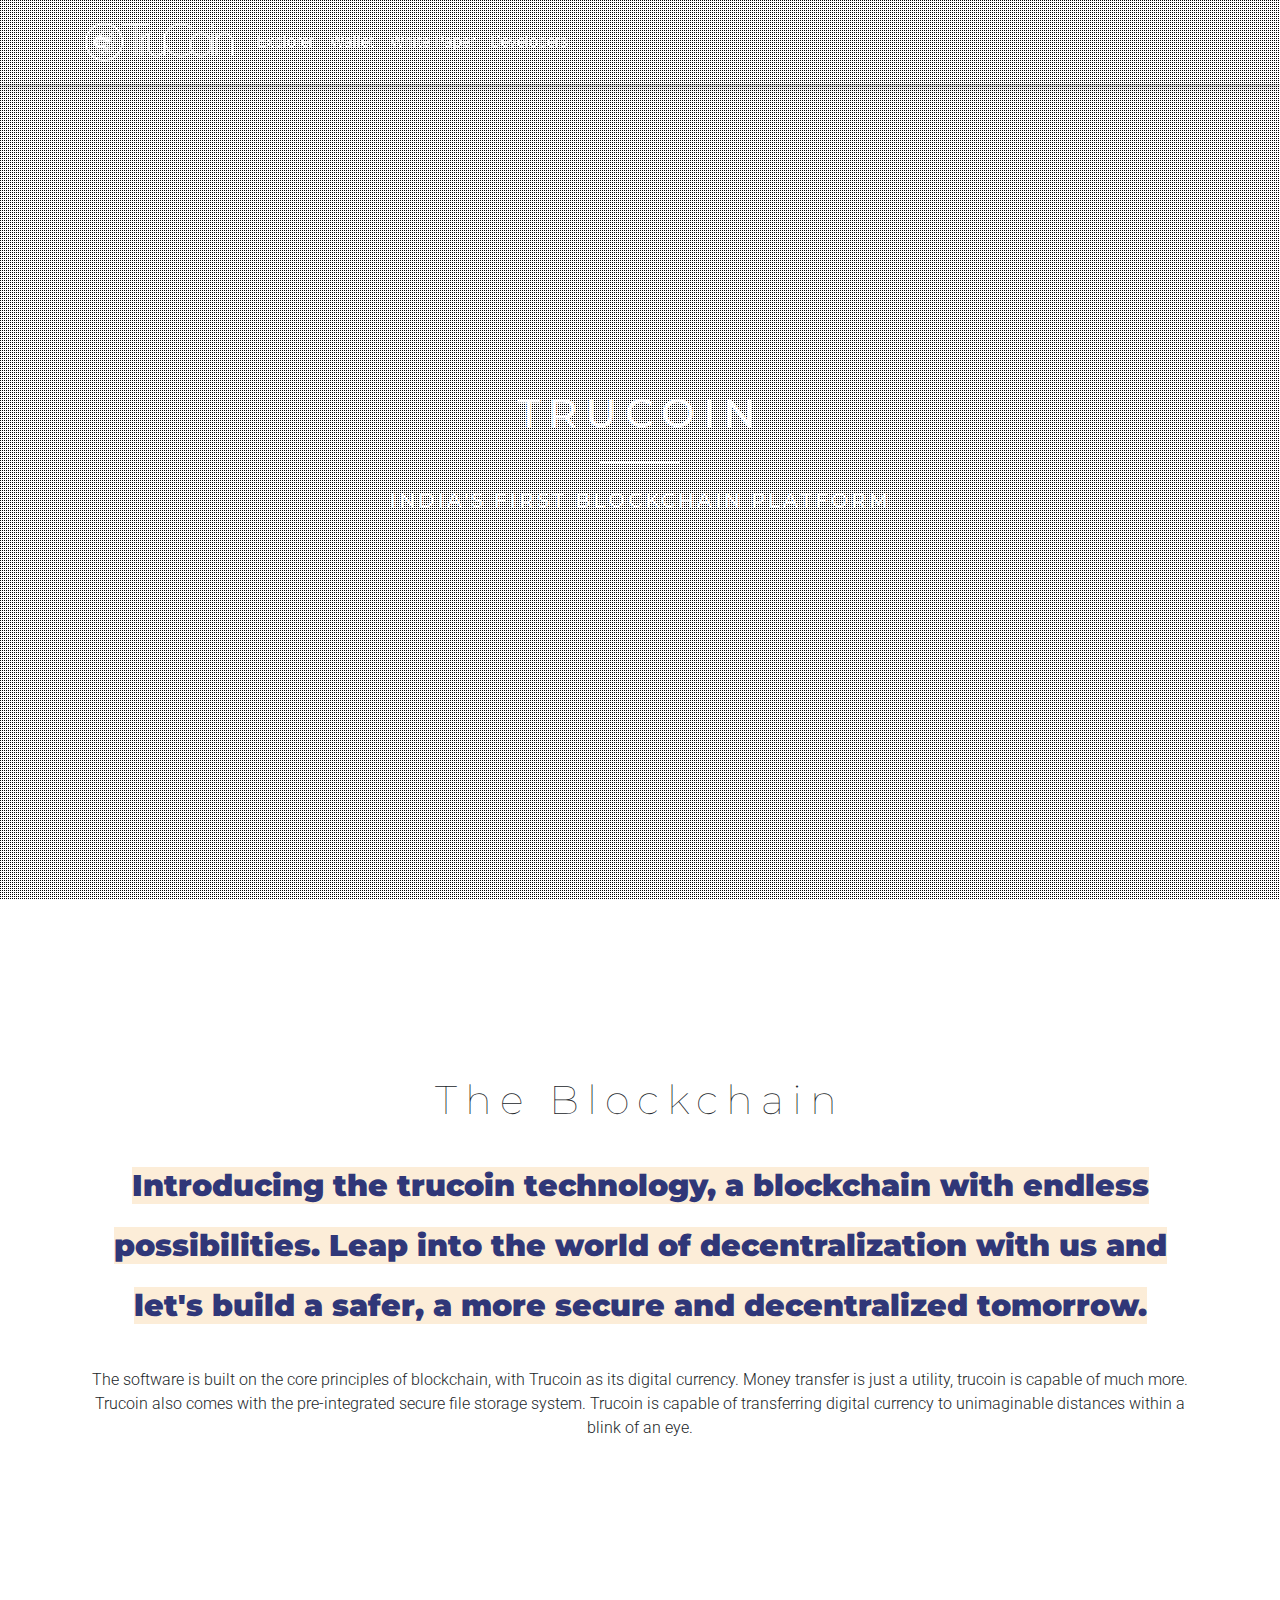
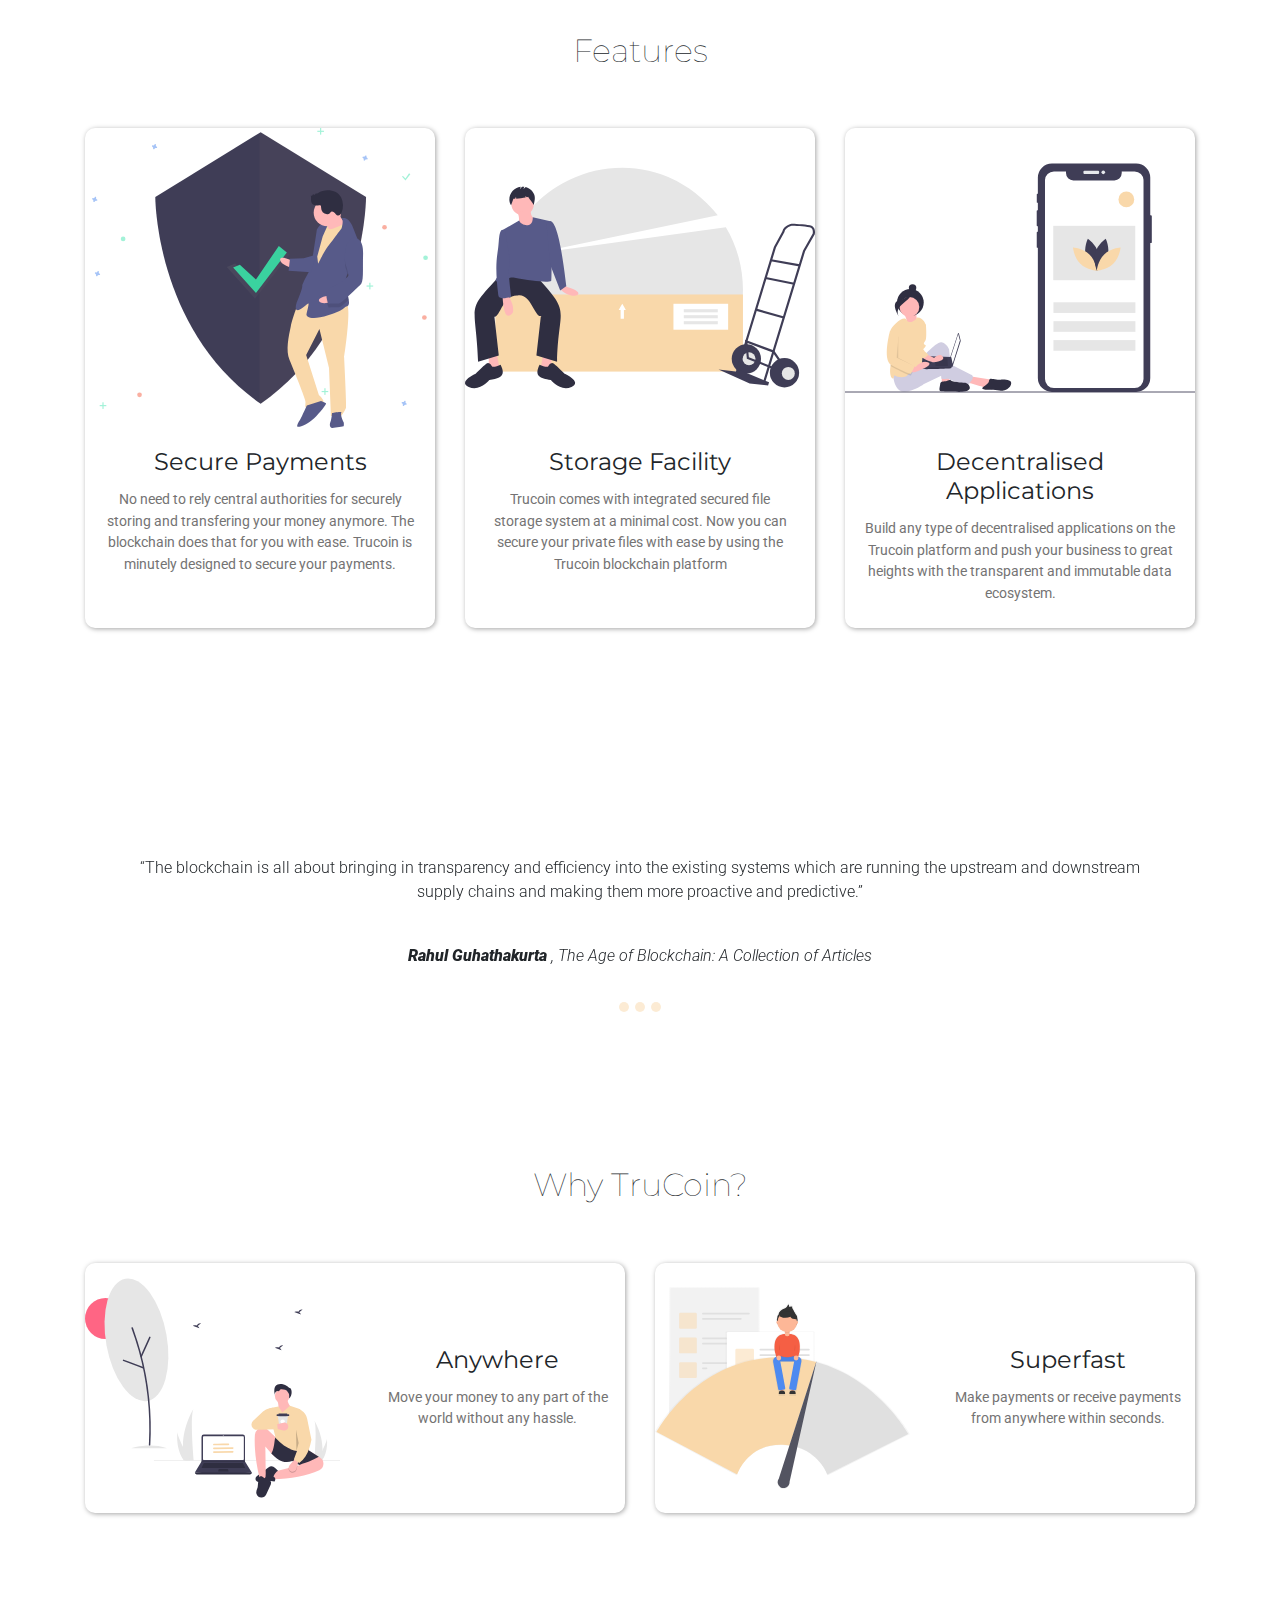
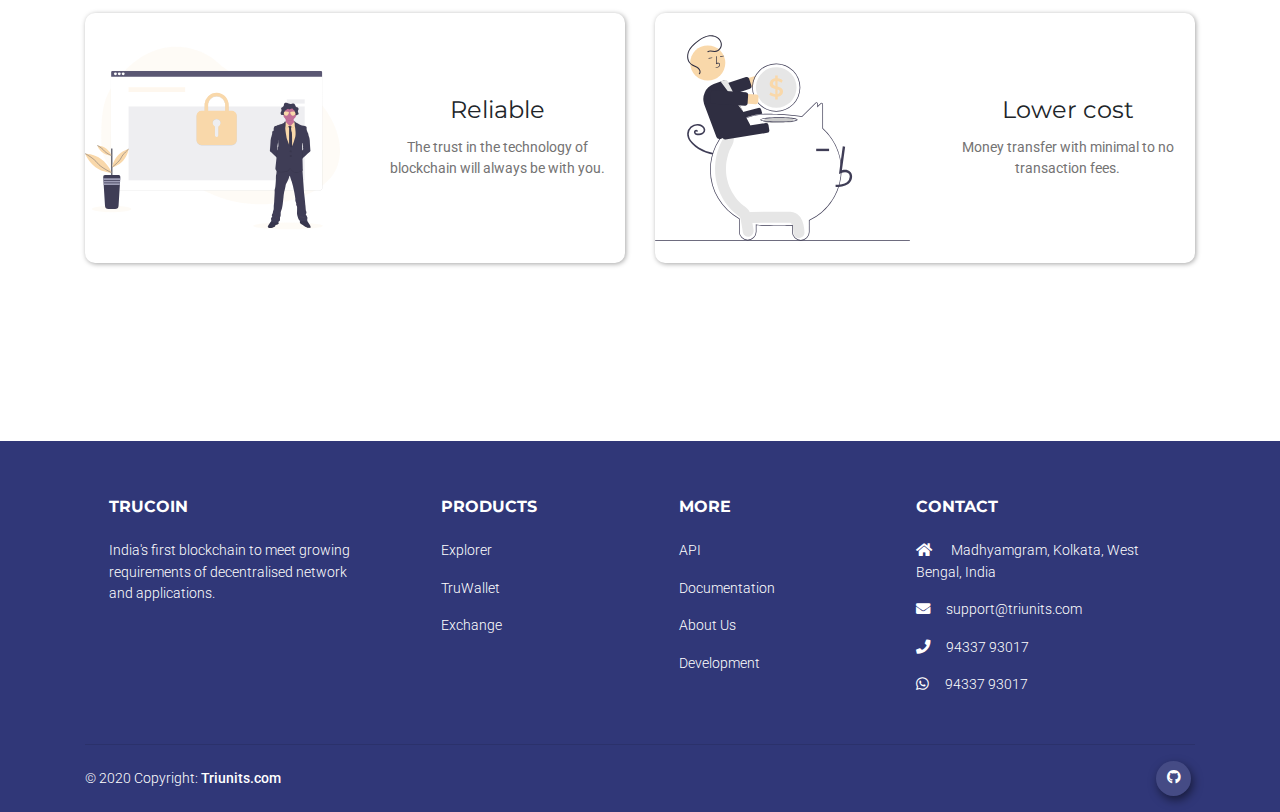
==== index.html @ 3465b100 "font-change-test-1" ====
<!DOCTYPE html>
<html lang="en">

<head>
  <meta charset="UTF-8">
  <meta name="viewport" content="width=device-width, initial-scale=1, shrink-to-fit=no">
  <meta http-equiv="x-ua-compatible" content="ie=edge">
  <title>TruCoin</title>
  <link rel="icon" type="image/png" href="img/logo-c2.png">
  <link href="https://fonts.googleapis.com/css2?family=Montserrat:ital,wght@0,300;0,400;1,300;1,400&display=swap" rel="stylesheet">
  <link href="https://db.onlinewebfonts.com/c/a53690a73d2d3412397f67599a920166?family=DualW00-300" rel="stylesheet" type="text/css"/>
  <!-- Font Awesome -->
  <link rel="stylesheet" href="https://use.fontawesome.com/releases/v5.11.2/css/all.css">
  <!-- Google Fonts Roboto -->
  <link rel="stylesheet" href="https://fonts.googleapis.com/css?family=Roboto:300,400,500,700&display=swap">
  <!-- Bootstrap core CSS -->
  <link rel="stylesheet" href="css/bootstrap.min.css">
  <!-- Material Design Bootstrap -->
  <link rel="stylesheet" href="css/mdb.min.css">
  <!-- Your custom styles (optional) -->
  <link rel="stylesheet" href="css/style.css">
  <style media="screen">

  .navbar:not(.top-nav-collapse) {
    background: transparent !important;
  }
  .navbar:not(.top-nav-collapse) a:hover{
    color: #FCEDD8  !important;
  }
/* #859453 */
  @media (max-width: 600px) {
    .navbar:not(.top-nav-collapse) {
      background: #303778 !important;
    }

  .navbar:not(.top-nav-collapse)  a:hover{
      color:#FCEDD8 !important;
    }
  }

  </style>
</head>


<body>
  <header>
    <!--Navbar-->
    <nav class="navbar navbar-expand-sm navbar-dark  fixed-top scrolling-navbar">
      <div class="container">
        <a class="navbar-brand" href="#">
<img style="max-height:50px !important" class="logo" src="img/tru-logo-f2.png" alt="TruCoin">
        </a>
        <button class="navbar-toggler" type="button" data-toggle="collapse" data-target="#navbarSupportedContent-7" aria-controls="navbarSupportedContent-7" aria-expanded="false" aria-label="Toggle navigation">
          <span class="navbar-toggler-icon"></span>
        </button>
        <div class="collapse navbar-collapse" id="navbarSupportedContent-7">
          <ul class="navbar-nav mr-auto">
            <li class="nav-item ">
              <a class="nav-link" href="#">Explorer <span class="sr-only">(current)</span></a>
            </li>
            <li class="nav-item">
              <a class="nav-link" href="#">Wallet</a>
            </li>
            <li class="nav-item">
              <a class="nav-link" href="White_paper.html">White Paper</a>
            </li>
            <li class="nav-item">
              <a class="nav-link" href="developer.html">Developers</a>
            </li>
          </ul>

        </div>
      </div>
    </nav>
    <!-- Navbar -->
    <!-- Full Page Intro -->
    <div class="view  video-container" >
      <video autoplay muted loop>
        <source src="img/video-2.mp4" type="video/mp4" />
    </video>
      <!-- Mask & flexbox options-->
      <div class="mask rgba-black-light pattern-1 flex-center align-items-center">
        <!-- Content -->
        <div class="container">
          <!--Grid row-->
          <div class="row">
            <!--Grid column-->
            <div class="push-d col-md-12 mb-4 white-text text-center">
              <h1 class="h1-reponsive white-text text-uppercase font-weight-bold mb-0 pt-md-5 pt-5 wow fadeInDown" data-wow-delay="0.3s"><strong  >TruCoin</strong></h1>
              <hr class="hr-light my-4 wow fadeInDown" data-wow-delay="0.4s">
              <h5 class="text-uppercase mb-4 white-text wow fadeInDown" data-wow-delay="0.4s"><strong>India's First Blockchain Platform</strong></h5>
            </div>
            <!--Grid column-->
          </div>
          <!--Grid row-->
        </div>
        <!-- Content -->
      </div>
      <!-- Mask & flexbox options-->
    </div>
    <!-- Full Page Intro -->
  </header>
  <!-- Main navigation -->
  <!--Main Layout-->
  <main>
    <div class="container">
      <!--Grid row-->
      <div class="row py-5">
        <!--Grid column-->
        <div class="sec col-md-12 text-center">
          <h1>
            The Blockchain
          </h1>
          <br>
          <h3 >
            <span class="highlight">
              Introducing the trucoin technology, a blockchain with endless possibilities. Leap into the world of decentralization with us and let's build a safer, a more secure and decentralized tomorrow.
            </span>
          </h3>
          <br>
          <p>
            The software is built on the core principles of blockchain, with Trucoin as its digital currency. Money transfer is just a utility, trucoin is capable of much more. Trucoin also comes with the pre-integrated secure file storage system. Trucoin is capable of transferring digital currency to unimaginable distances within a blink of an eye.
          </p>
          </div>
        <!--Grid column-->
      </div>
      <!--Grid row-->
    </div>
  </main>
  <!--Main Layout-->
  <!-- Card-deck-3 -->
  <section class="sec" style="margin-top: 0;">
    <h2 style="text-align:center">Features</h2>
    <div class="container">
      <div style="justify-content:center" class="row">
        <div class="col-lg-4">
          <!-- Card -->
          <div class=" card-hover rad-c card">

            <!-- Card image -->

            <div class="rad-t view overlay zoom">
              <img class="rad-t card-img-top" src="img/svg/secure.svg" alt="Card image cap">
              <a href="#!">
                <div class="mask rgba-stylish-strong"></div>
              </a>
            </div>

            <!-- Card content -->
            <div style="display:flex; flex-direction:column; align-items:center" class="cd-3 card-body">
              <!--Title-->
              <h4 style="text-align:center" class="card-title">Secure Payments</h4>
              <!--Text-->
              <p style="text-align:center" class="card-text">
                No need to rely central authorities for securely storing and transfering your money anymore. The blockchain does that for you with ease. Trucoin is minutely designed to secure your payments. 
              </p>
            </div>

          </div>
          <!-- Card -->
        </div>
        <div class="col-lg-4">
          <!-- Card -->
          <div class=" card-hover rad-c card">

            <!-- Card image -->

            <div class="rad-t view overlay zoom">
              <img class="rad-t card-img-top" src="img/svg/storage.svg" alt="Card image cap">
              <a href="#!">
                <div class="mask rgba-stylish-strong"></div>
              </a>
            </div>

            <!-- Card content -->
            <div style="display:flex; flex-direction:column; align-items:center" class="cd-3 card-body">
              <!--Title-->
              <h4 style="text-align:center" class="card-title"> Storage Facility </h4>
              <!--Text-->
              <p style="text-align:center" class="card-text">
                Trucoin comes with integrated secured file storage system at a minimal cost. Now you can secure your private files with ease by using the Trucoin blockchain platform 
              </p>
            </div>

          </div>
          <!-- Card -->
        </div>
        <div class="col-lg-4">
          <!-- Card -->
          <div class=" card-hover rad-c card">

            <!-- Card image -->

            <div class="rad-t view overlay zoom">
              <img class="rad-t card-img-top" src="img/svg/dev.svg" alt="Card image cap">
              <a href="#!">
                <div class="mask rgba-stylish-strong"></div>
              </a>
            </div>

            <!-- Card content -->
            <div style="display:flex; flex-direction:column; align-items:center" class="cd-3 card-body">
              <!--Title-->
              <h4 style="text-align:center" class="card-title">Decentralised Applications </h4>
              <!--Text-->
              <p style="text-align:center" class="card-text">Build any type of decentralised applications on the Trucoin platform and push your business to great heights with the transparent and immutable data ecosystem.</p>
              <!-- <button type="button" class="flex-center btn btn-md">Read more</button> -->
            </div>

          </div>
          <!-- Card -->
        </div>
      </div>
    </div>
    <!-- Card-deck-3 -->
    <section class="sec">
      <!--Carousel Wrapper-->
      <div style="margin:40px auto" id="carousel-example-1z" class="carousel slide" data-ride="carousel">
        <!--Indicators-->
        <ol class="carousel-indicators">
          <li class="ind " data-target="#carousel-example-1z" data-slide-to="0" class="active"></li>
          <li class="ind " data-target="#carousel-example-1z" data-slide-to="1"></li>
          <li class="ind " data-target="#carousel-example-1z" data-slide-to="2"></li>
        </ol>
        <!--/.Indicators-->
        <!--Slides-->
        <div class="carousel-inner" role="listbox">
          <!--First slide-->
          <div class="carousel-item active">
            <div class="car-i">
              <p>
                “The blockchain is all about bringing in transparency and efficiency into the existing systems which are running the upstream and downstream supply chains and making them more proactive and predictive.”
              </p>
              <br>
              <em>
                <span style="font-weight:900">Rahul Guhathakurta</span>
                  , The Age of Blockchain: A Collection of Articles
              </em>
            </div>
          </div>
          <!--/First slide-->
          <!--Second slide-->
          <div class="carousel-item ">
            <div class="car-i">
              <p>
                “Blockchain by itself isn't transformational, however it is foundational. As a foundational innovation, Blockchain's value can only be fully realized when the business process is transformed to take advantage of its capabilities, leading to ROI for existing business models and the ability to create value through new ones.”
              </p>
              <br>
              <em>
                <span style="font-weight:900">Tom Golway</span>
                  , Planning and Managing ATM Networks
              </em>
            </div>
          </div>
          <!--/Second slide-->
          <!--Third slide-->
          <div class="carousel-item ">
            <div class="car-i">
              <p>
                “Incorporating cryptocurrency in the traditional centralized financial system not only speeds up transactions exponentially, but also it makes the system more user-friendly, whereas in a decentralized system cryptocurrency will only breed insecurity and chaos, due to the utter absence of liability.”
              </p>
              <br>

              <em>
                <span style="font-weight:900">Abhijit Naskar</span>
                , The Gospel of Technology
              </em>
            </div>
          </div>
          <!--/Third slide-->
        </div>
        <!--/.Slides-->
        <!--Controls-->
        <a class="carousel-control-prev" href="#carousel-example-1z" role="button" data-slide="prev">
          <span style="color:black" class="carousel-control-prev-icon" aria-hidden="true"></span>
          <span class="sr-only">Previous</span>
        </a>
        <a class="carousel-control-next" href="#carousel-example-1z" role="button" data-slide="next">
          <span class="carousel-control-next-icon" aria-hidden="true"></span>
          <span class="sr-only">Next</span>
        </a>
        <!--/.Controls-->
      </div>
      <!--/.Carousel Wrapper-->
    </section>

  </section>
  <section class="sec">
    <h2 style="text-align:center">Why TruCoin?</h2>
    <!-- Card-deck-4 -->
    <div class="container">
      <div style="justify-content:center" class="row">
        <div class="col-sm-6">
          <div class="card-hover rad-c card ">
            <div class="row">
              <div class="col-sm-6">
                <!-- Card -->
                <div class="rad-i view overlay zoom ">
                  <img class="rad-i card-img-top" src="img/svg/anywhere.svg" alt="Card image cap">
                  <a href="#!">
                    <div class="mask rgba-stylish-strong"></div>
                  </a>
                </div>
              </div>
              <div style="display:flex; flex-direction:column; align-items:center; justify-content:center" class="col-sm-6 card-body">
                  <!--Title-->
                  <h4 style="text-align:center" class="card-title">Anywhere</h4>
                  <!--Text-->
                  <p style="text-align:center" class="card-text">Move your money to any part of the world without any hassle.</p>
              </div>
            </div>
          </div>
          <!-- Card -->
        </div>
        <div class="col-sm-6">
          <div class="card-hover rad-c card ">
            <div class="row">
              <div class="col-sm-6">
                <!-- Card -->
                <div class="rad-i view overlay zoom ">
                  <img class="rad-i card-img-top" src="img/svg/superfast.svg" alt="Card image cap">
                  <a href="#!">
                    <div class="mask rgba-stylish-strong"></div>
                  </a>
                </div>
              </div>
              <div style="display:flex; flex-direction:column; align-items:center; justify-content:center" class="col-sm-6 card-body">
                <!--Title-->
                  <h4 style="text-align:center" class="card-title">Superfast</h4>
                  <!--Text-->
                  <p style="text-align:center" class="card-text">Make payments or receive payments from anywhere within seconds.
                    </p>
              </div>
            </div>
          </div>
          <!-- Card -->
        </div>
        <div class="col-sm-6">
          <div class="card-hover rad-c card ">
            <div class="row">
              <div class="col-sm-6">
                <!-- Card -->
                <div class="rad-i view overlay zoom">
                  <img class="rad-i card-img-top" src="img/svg/reliable.svg" alt="Card image cap">
                  <a href="#!">
                    <div class="mask rgba-stylish-strong"></div>
                  </a>
                </div>
              </div>
              <div style="display:flex; flex-direction:column; align-items:center; justify-content:center" class="col-sm-6 card-body">
                  <!--Title-->
                  <h4 style="text-align:center" class="card-title">Reliable</h4>
                  <!--Text-->
                  <p style="text-align:center" class="card-text"> The trust in the technology of blockchain will always be with you.
                    </p>
              </div>
            </div>
          </div>
          <!-- Card -->
        </div>
        <div class="col-sm-6">
          <div class="card-hover rad-c card ">
            <div class="row">
              <div class="col-sm-6">
                <!-- Card -->
                <div class="rad-i view overlay zoom">
                  <img class="rad-i card-img-top" src="img/svg/low-cost.svg" alt="Card image cap">
                  <a href="#!">
                    <div class="mask rgba-stylish-strong"></div>
                  </a>
                </div>
              </div>
              <div style="display:flex; flex-direction:column; align-items:center; justify-content:center" class="col-sm-6 card-body">

                  <!--Title-->
                  <h4 style="text-align:center" class="card-title">Lower cost</h4>
                  <!--Text-->
                  <p style="text-align:center" class="card-text"> Money transfer with minimal to no transaction fees.
                  </p>
              </div>
            </div>
          </div>
          <!-- Card -->
        </div>
      </div>
    </div>
    <!-- Card-deck-4 -->

  </section>



  <!-- Footer -->
  <footer style="margin-top:20px;" class="page-footer font-small mdb-color pt-4">

    <!-- Footer Links -->
    <div class="container text-center text-md-left">

      <!-- Footer links -->
      <div class="row text-center text-md-left mt-3 pb-3">

        <!-- Grid column -->
        <div class="col-md-3 col-lg-3 col-xl-3 mx-auto mt-3">
          <h6 class="text-uppercase mb-4 font-weight-bold">Trucoin</h6>
          <p>India's first blockchain to meet growing requirements of decentralised network and applications.</p>
        </div>
        <!-- Grid column -->

        <hr class="w-100 clearfix d-md-none">

        <!-- Grid column -->
        <div class="col-md-2 col-lg-2 col-xl-2 mx-auto mt-3">
          <h6 class="text-uppercase mb-4 font-weight-bold">Products</h6>
          <p>
            <a href="#!">Explorer</a>
          </p>
          <p>
            <a href="#!">TruWallet</a>
          </p>
          <p>
            <a href="#!">Exchange</a>
          </p>
         
        </div>
        <!-- Grid column -->

        <hr class="w-100 clearfix d-md-none">

        <!-- Grid column -->
        <div class="col-md-3 col-lg-2 col-xl-2 mx-auto mt-3">
          <h6 class="text-uppercase mb-4 font-weight-bold">More</h6>
          <p>
            <a href="#!">API</a>
          </p>
          <p>
            <a href="#!">Documentation</a>
          </p>
          <p>
            <a href="#!">About Us</a>
          </p>
          <p>
            <a href="#!">Development</a>
          </p>
        </div>

        <!-- Grid column -->
        <hr class="w-100 clearfix d-md-none">

        <!-- Grid column -->
        <div class=" col-md-4 col-lg-3 col-xl-3 mx-auto mt-3">
          <h6 class="text-uppercase mb-4 font-weight-bold">Contact</h6>
          <p>
            <i class="fas fa-home mr-3"></i> Madhyamgram, Kolkata, West Bengal, India</p>
          <p>
            <i class="fas fa-envelope mr-3"></i>support@triunits.com</p>
          <p>
            <i class="fas fa-phone mr-3"></i>94337 93017</p>
          <p>
            <i class="fab fa-whatsapp mr-3"></i>94337 93017</p>
        </div>
        <!-- Grid column -->

      </div>
      <!-- Footer links -->

      <hr>

      <!-- Grid row -->
      <div class="row d-flex align-items-center">

        <!-- Grid column -->
        <div class="col-md-7 col-lg-8">

          <!--Copyright-->
          <p class="text-center text-md-left">© 2020 Copyright:
            <a href="https://triunits.com/">
              <strong> Triunits.com</strong>
            </a>
          </p>

        </div>
        <!-- Grid column -->

        <!-- Grid column -->
        <div class="col-md-5 col-lg-4 ml-lg-0">

          <!-- Social buttons -->
          <div class="text-center text-md-right">
            <ul class="list-unstyled list-inline">
              
              <li class="list-inline-item">
                <a href="https://github.com/dotscoin/dotscoin-website" class="b-r btn-floating btn-sm rgba-white-slight mx-1">
                  <i class="fab fa-github"></i>
                </a>
              </li>
             
            </ul>
          </div>
        </div>
        <!-- Grid column -->

      </div>
      <!-- Grid row -->

    </div>
    <!-- Footer Links -->

  </footer>
  <!-- Footer -->


  <!-- jQuery -->
  <script type="text/javascript" src="js/jquery.min.js"></script>
  <!-- Bootstrap tooltips -->
  <script type="text/javascript" src="js/popper.min.js"></script>
  <!-- Bootstrap core JavaScript -->
  <script type="text/javascript" src="js/bootstrap.min.js"></script>
  <!-- MDB core JavaScript -->
  <script type="text/javascript" src="js/mdb.min.js"></script>
  <!-- Your custom scripts (optional) -->
  <script type="text/javascript" src="js/index.js"></script>

</body>

</html>
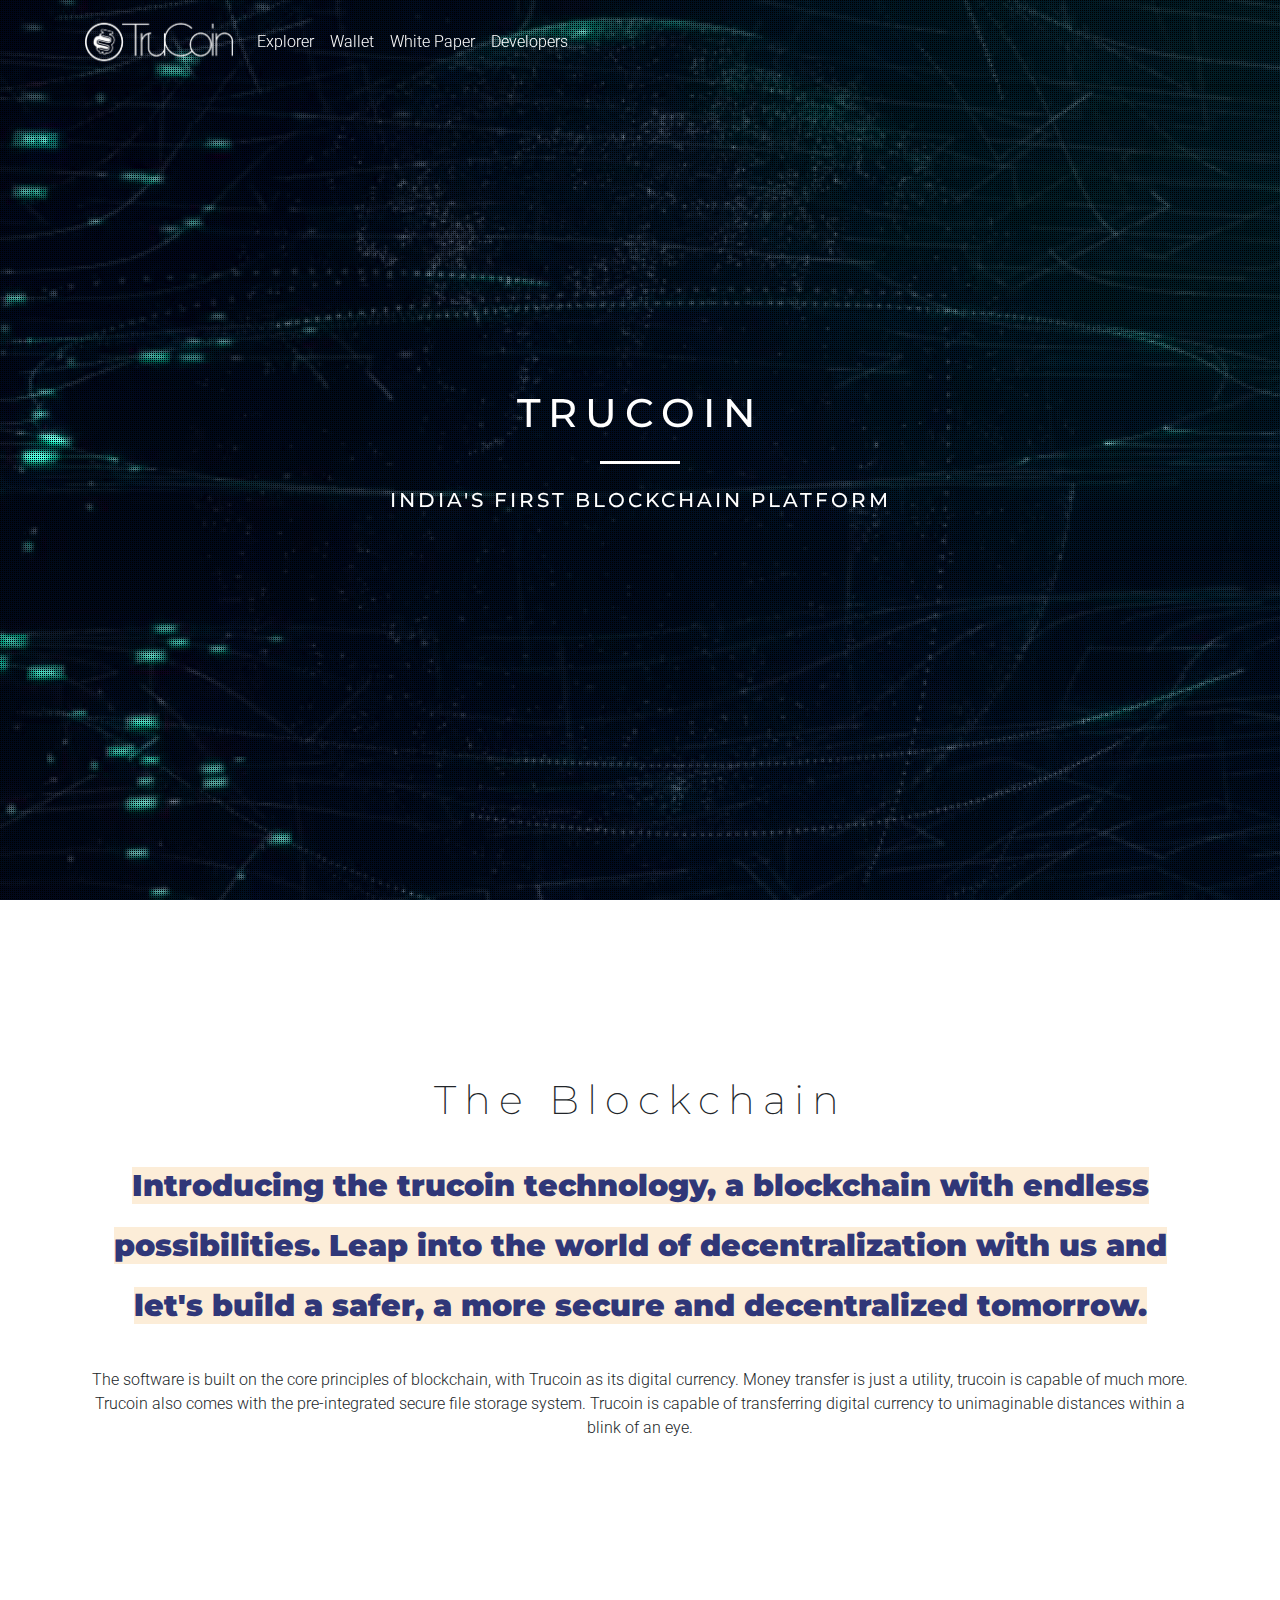
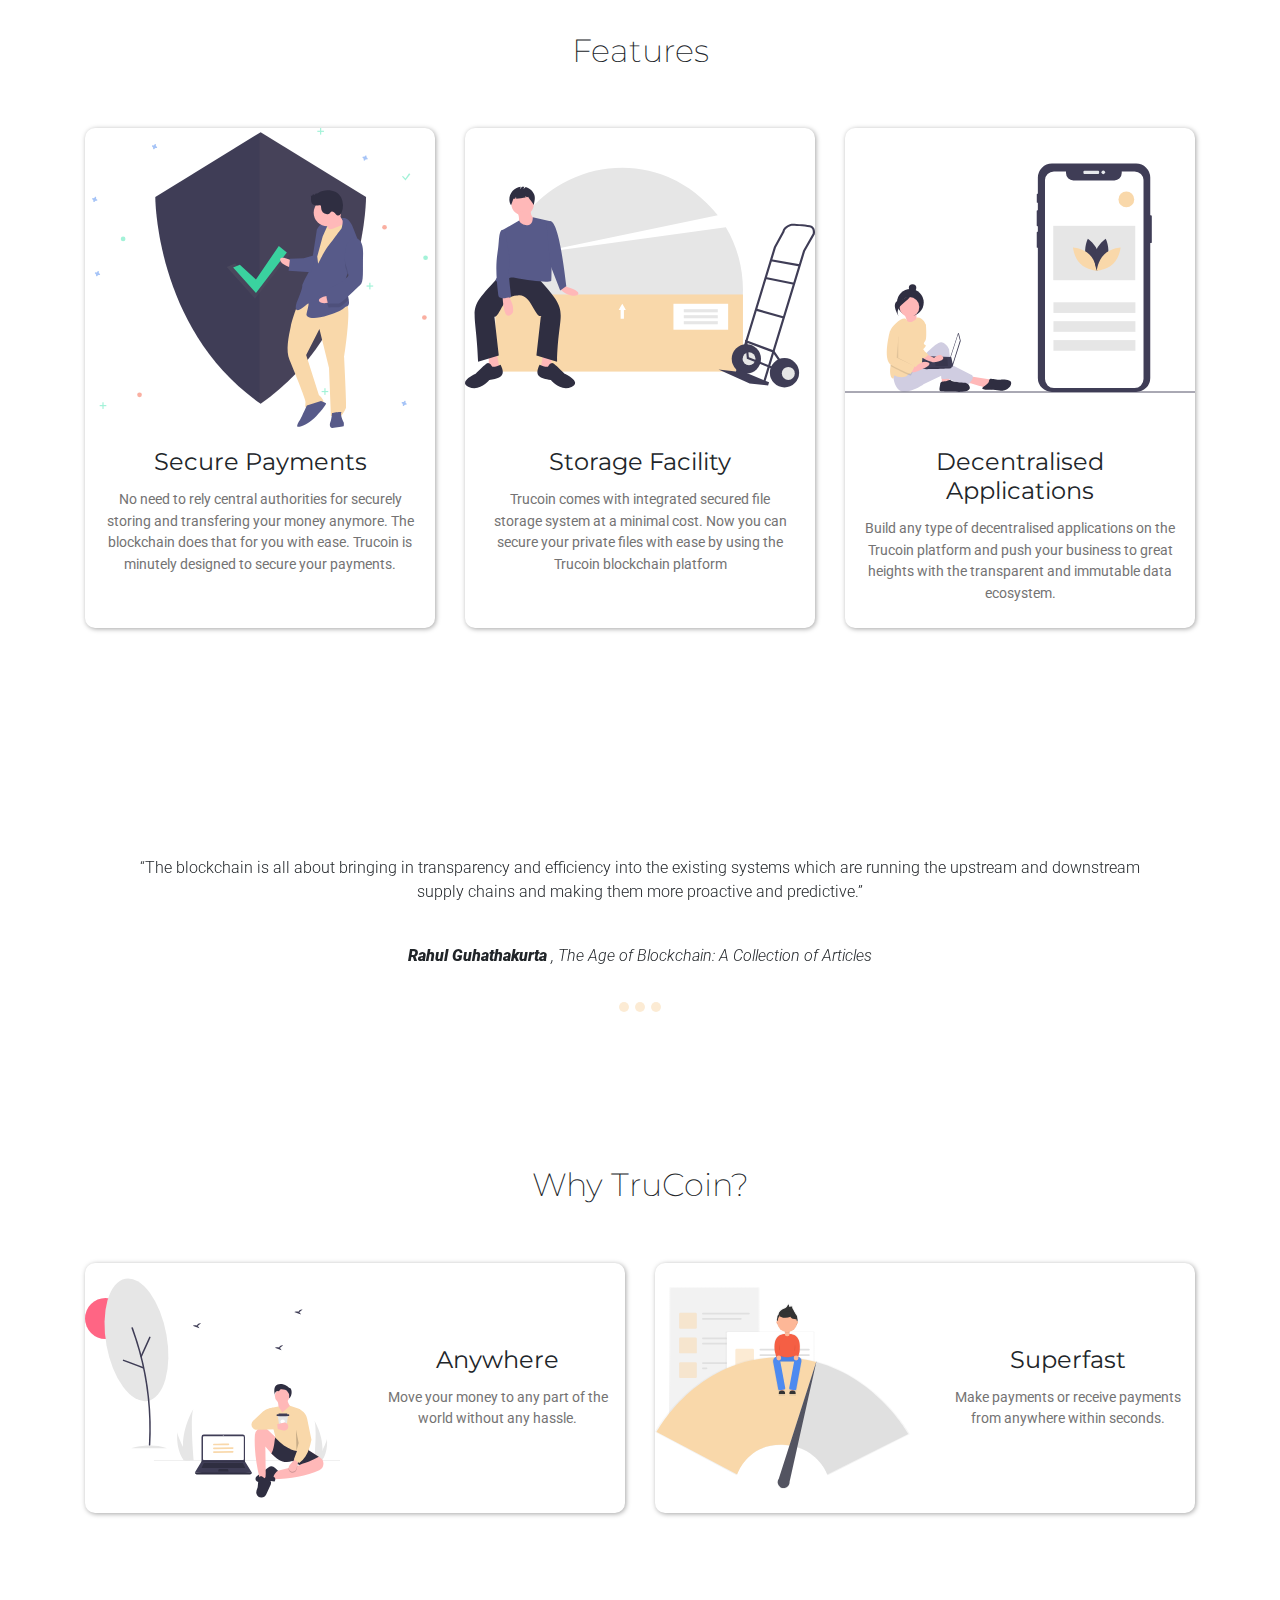
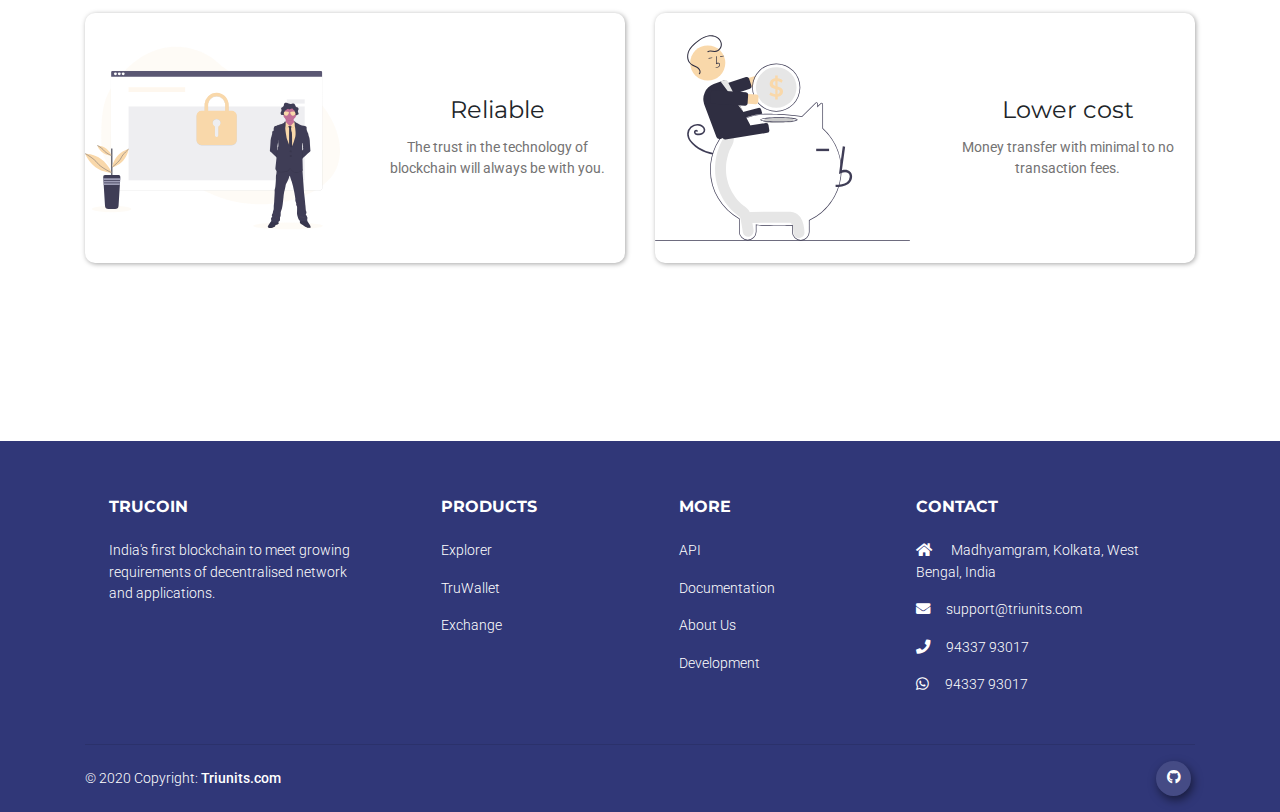
==== commit 444b6907: "video-changed" ====
--- a/index.html
+++ b/index.html
@@ -76,7 +76,7 @@
     <!-- Full Page Intro -->
     <div class="view  video-container" >
       <video autoplay muted loop>
-        <source src="img/video-2.mp4" type="video/mp4" />
+        <source src="img/video.mp4" type="video/mp4" />
     </video>
       <!-- Mask & flexbox options-->
       <div class="mask rgba-black-light pattern-1 flex-center align-items-center">
--- a/css/style.css
+++ b/css/style.css
@@ -1,4 +1,4 @@
-@import url('https://fonts.googleapis.com/css2?family=Montserrat:ital,wght@wght@0,200;0,300;0,400;1,300;1,400&display=swap');
+@import url('https://fonts.googleapis.com/css2?family=Montserrat:ital,wght@0,300;0,400;1,300;1,400&display=swap');
 @import url('https://db.onlinewebfonts.com/c/a53690a73d2d3412397f67599a920166?family=DualW00-300');
 
 
@@ -12,7 +12,7 @@
 
 h1,h2,h3,h4,h4,h5,h6 {
   font-family: 'Montserrat', sans-serif;
-  font-weight: lighter;
+  font-weight: 200;
 }
 /* .video-container {
     height: 100%;
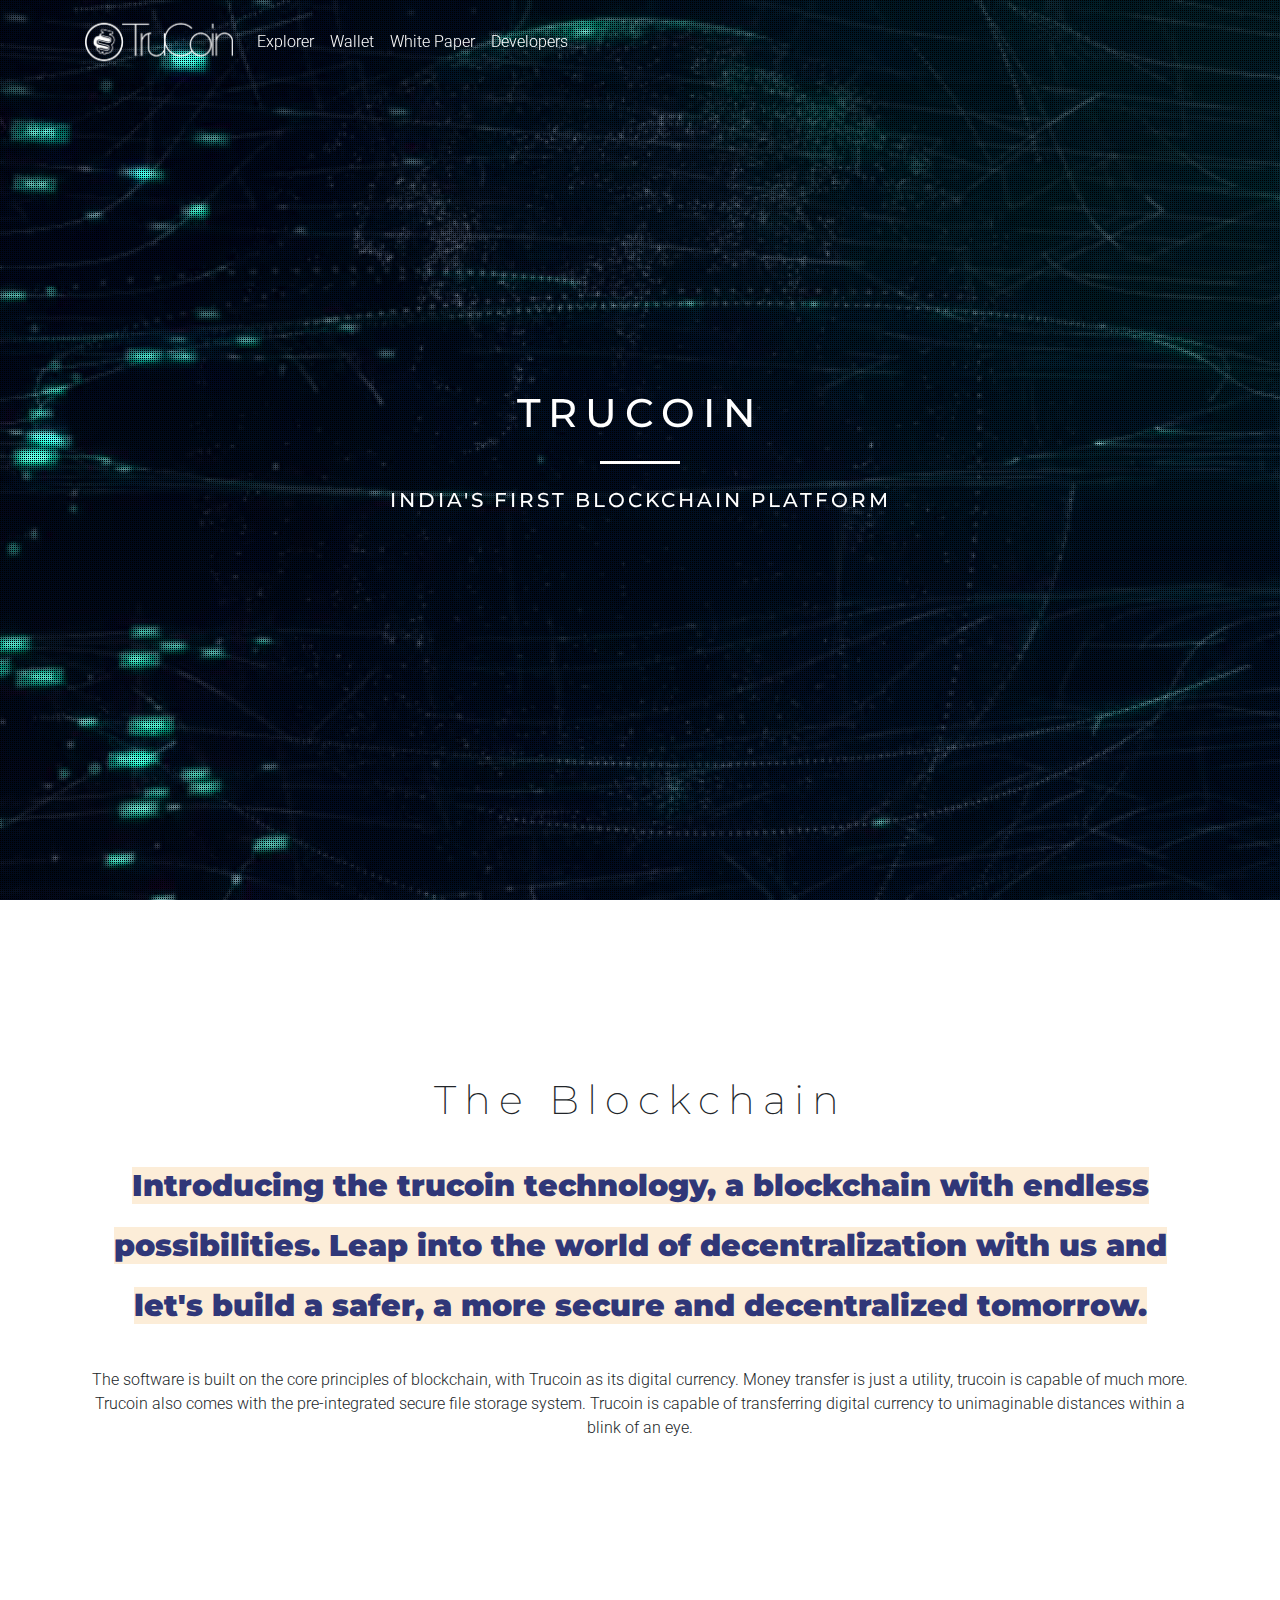
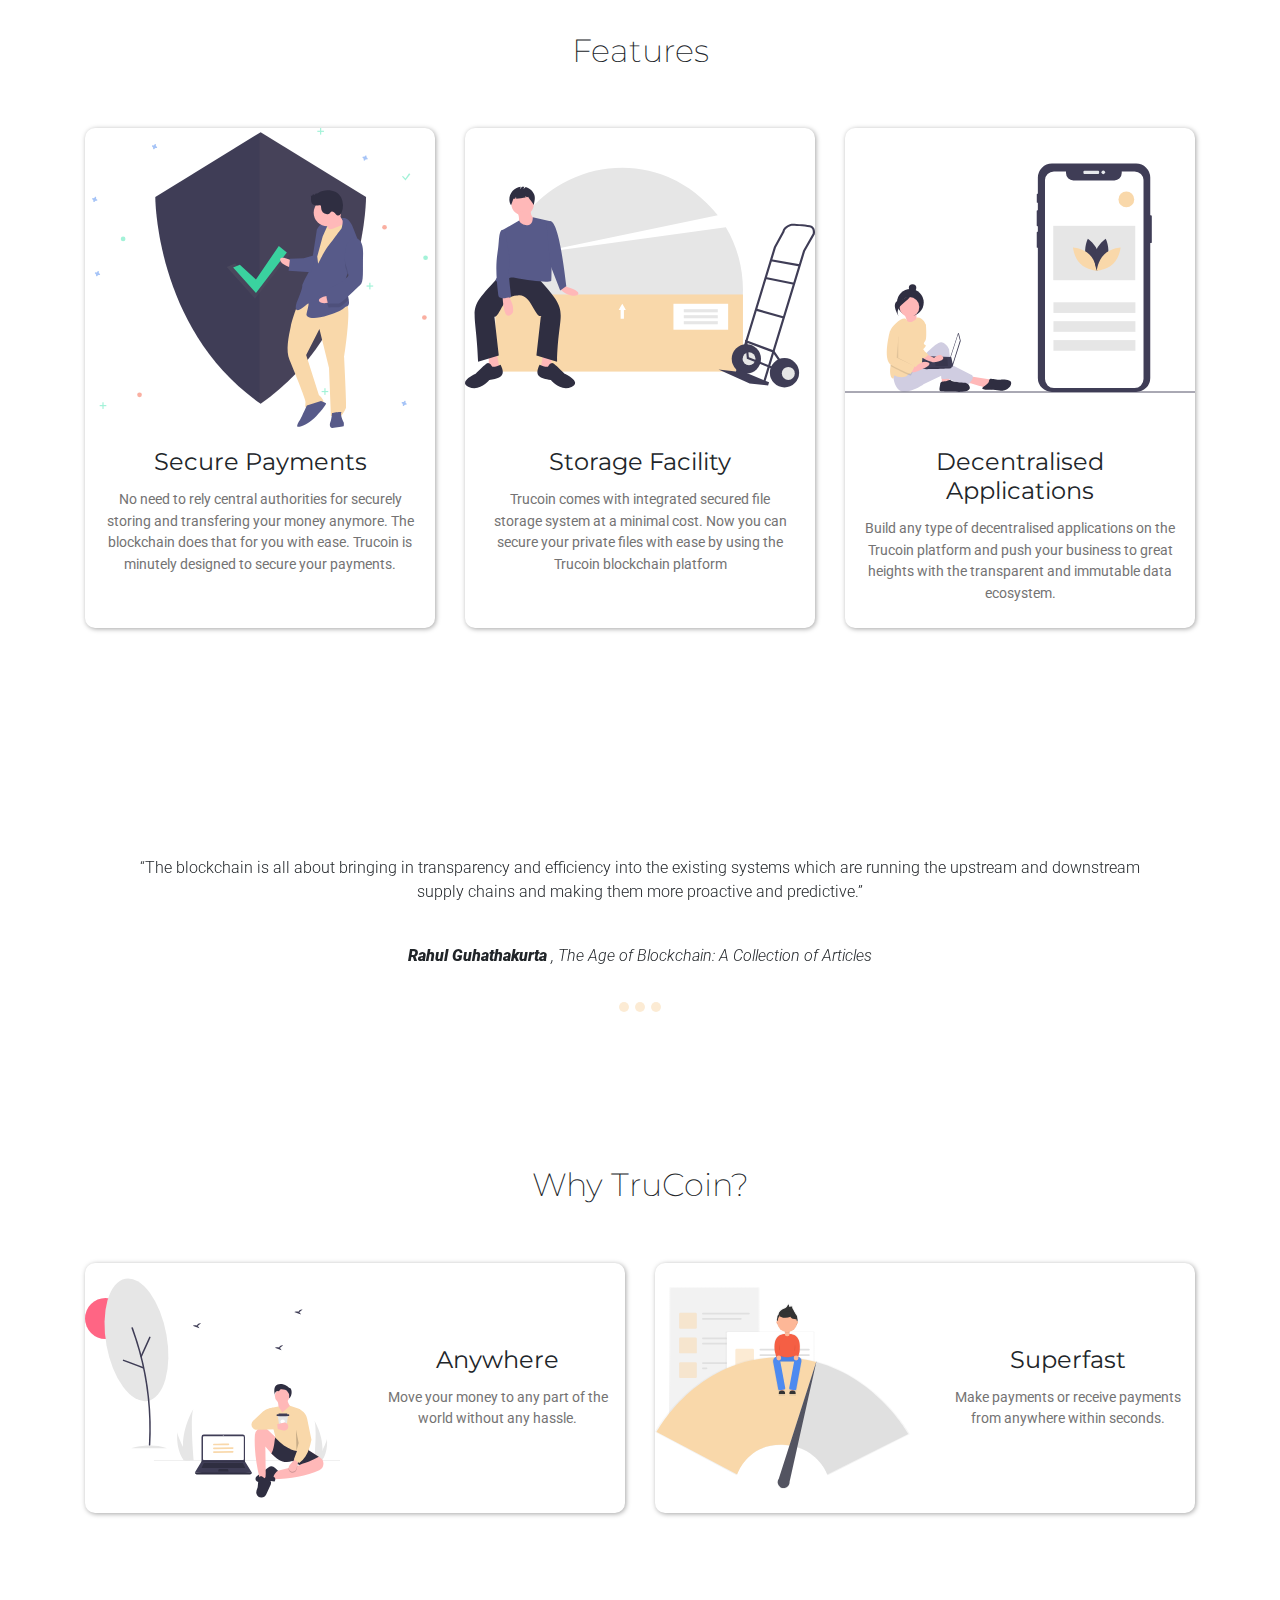
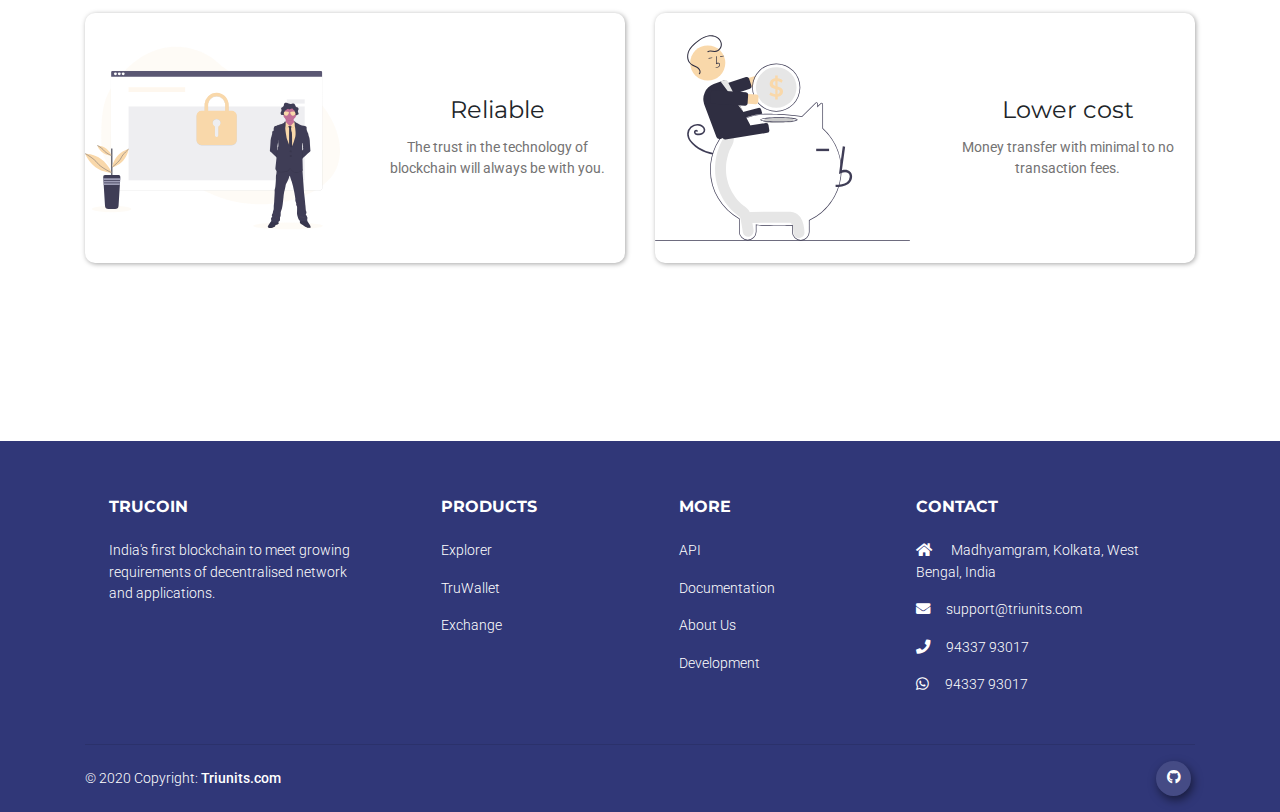
==== commit 11fe3591: "removed developer" ====
--- a/index.html
+++ b/index.html
@@ -65,7 +65,7 @@
               <a class="nav-link" href="White_paper.html">White Paper</a>
             </li>
             <li class="nav-item">
-              <a class="nav-link" href="developer.html">Developers</a>
+              <a class="nav-link" href="">Developers</a>
             </li>
           </ul>
 
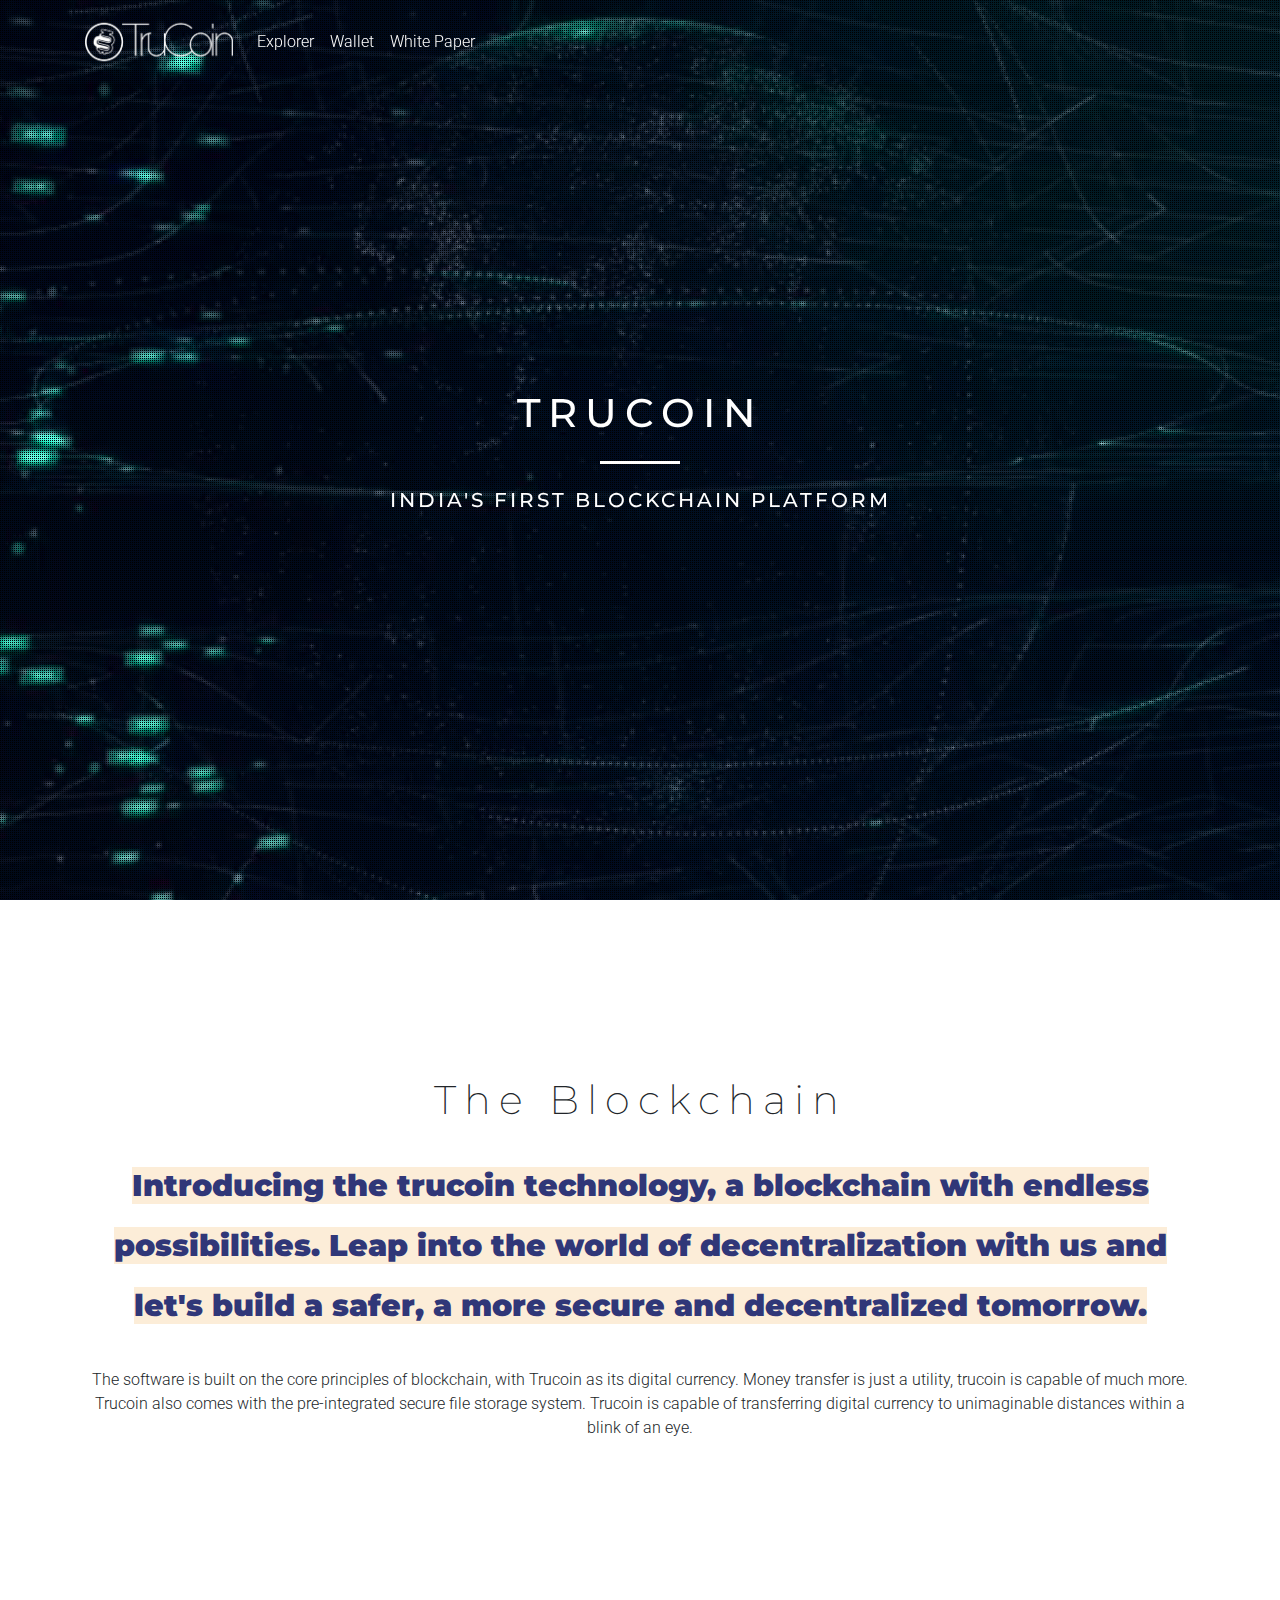
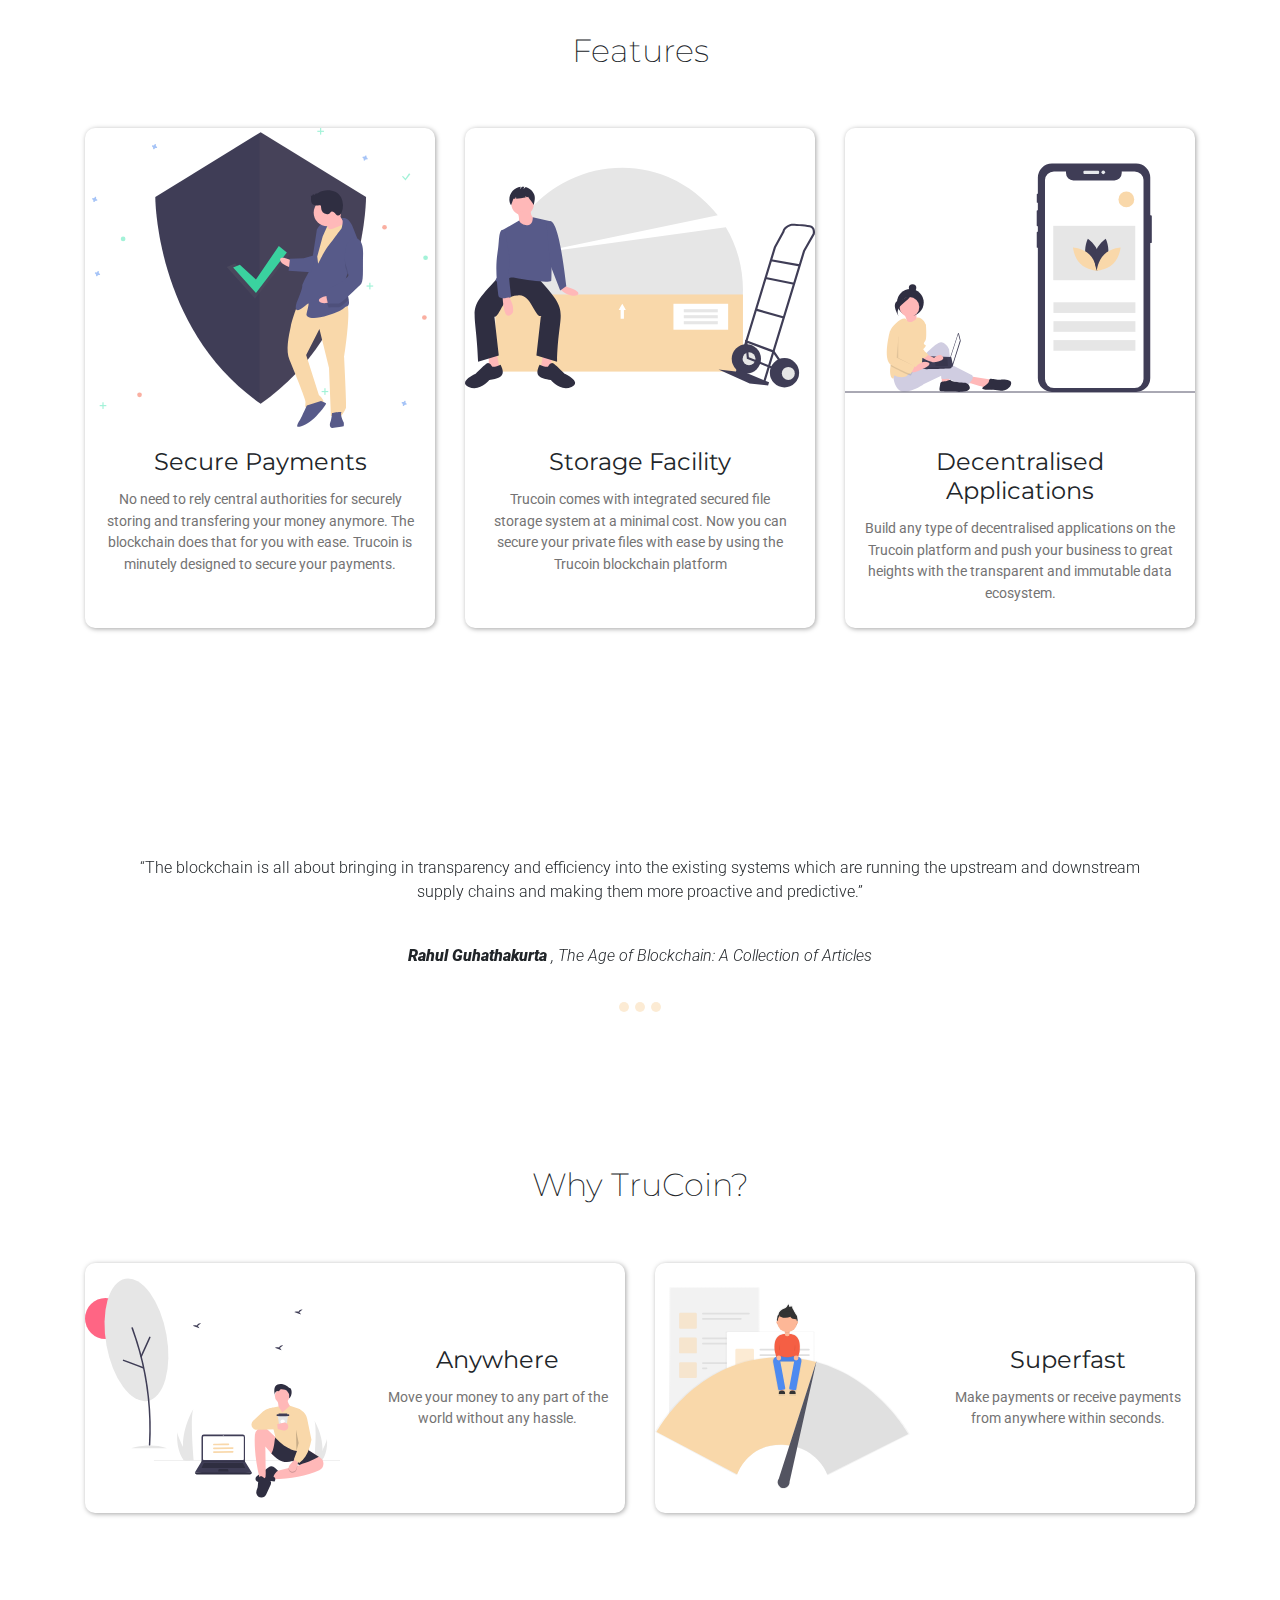
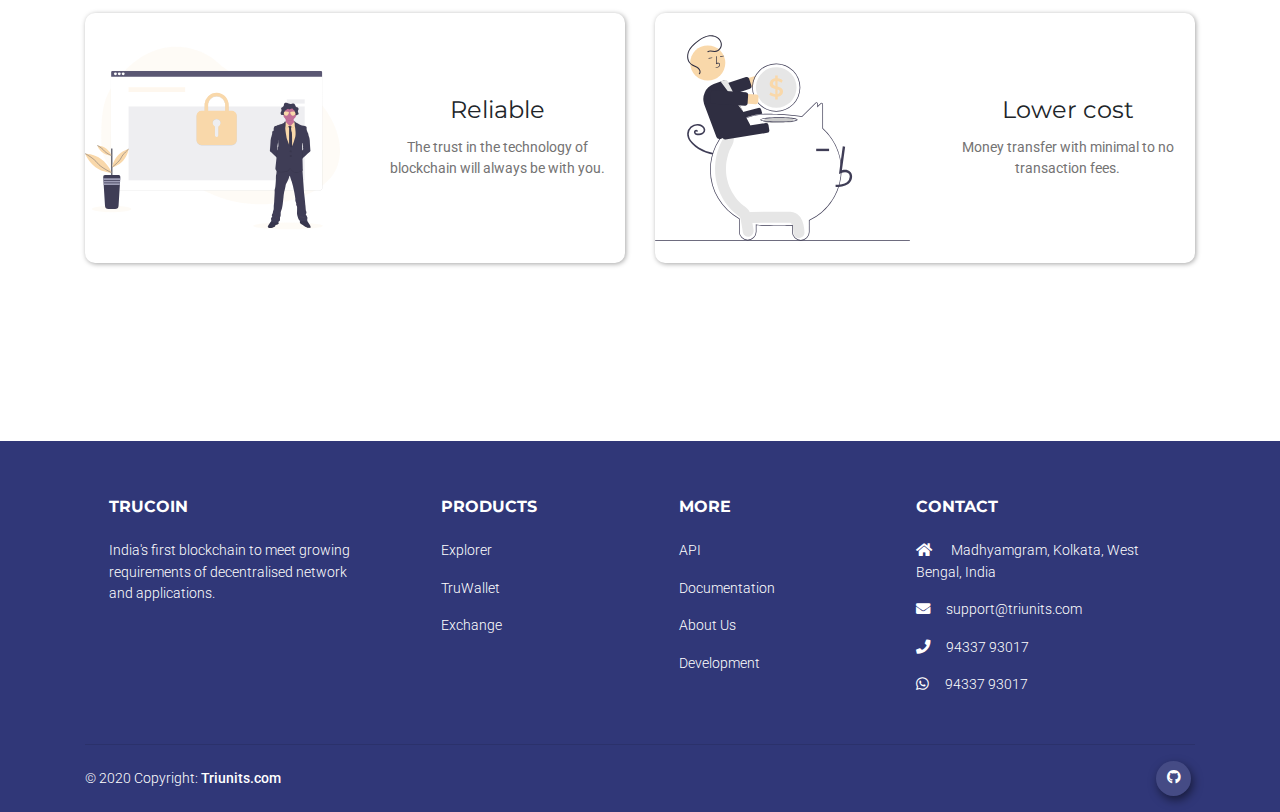
==== commit 1c6efe11: "link changes" ====
--- a/index.html
+++ b/index.html
@@ -56,7 +56,7 @@
         <div class="collapse navbar-collapse" id="navbarSupportedContent-7">
           <ul class="navbar-nav mr-auto">
             <li class="nav-item ">
-              <a class="nav-link" href="#">Explorer <span class="sr-only">(current)</span></a>
+              <a class="nav-link" href="https://truscan.io/">Explorer <span class="sr-only">(current)</span></a>
             </li>
             <li class="nav-item">
               <a class="nav-link" href="#">Wallet</a>
@@ -64,9 +64,7 @@
             <li class="nav-item">
               <a class="nav-link" href="White_paper.html">White Paper</a>
             </li>
-            <li class="nav-item">
-              <a class="nav-link" href="">Developers</a>
-            </li>
+            
           </ul>
 
         </div>
@@ -489,7 +487,7 @@
             <ul class="list-unstyled list-inline">
               
               <li class="list-inline-item">
-                <a href="https://github.com/dotscoin/dotscoin-website" class="b-r btn-floating btn-sm rgba-white-slight mx-1">
+                <a href="https://github.com/trucoin" class="b-r btn-floating btn-sm rgba-white-slight mx-1">
                   <i class="fab fa-github"></i>
                 </a>
               </li>
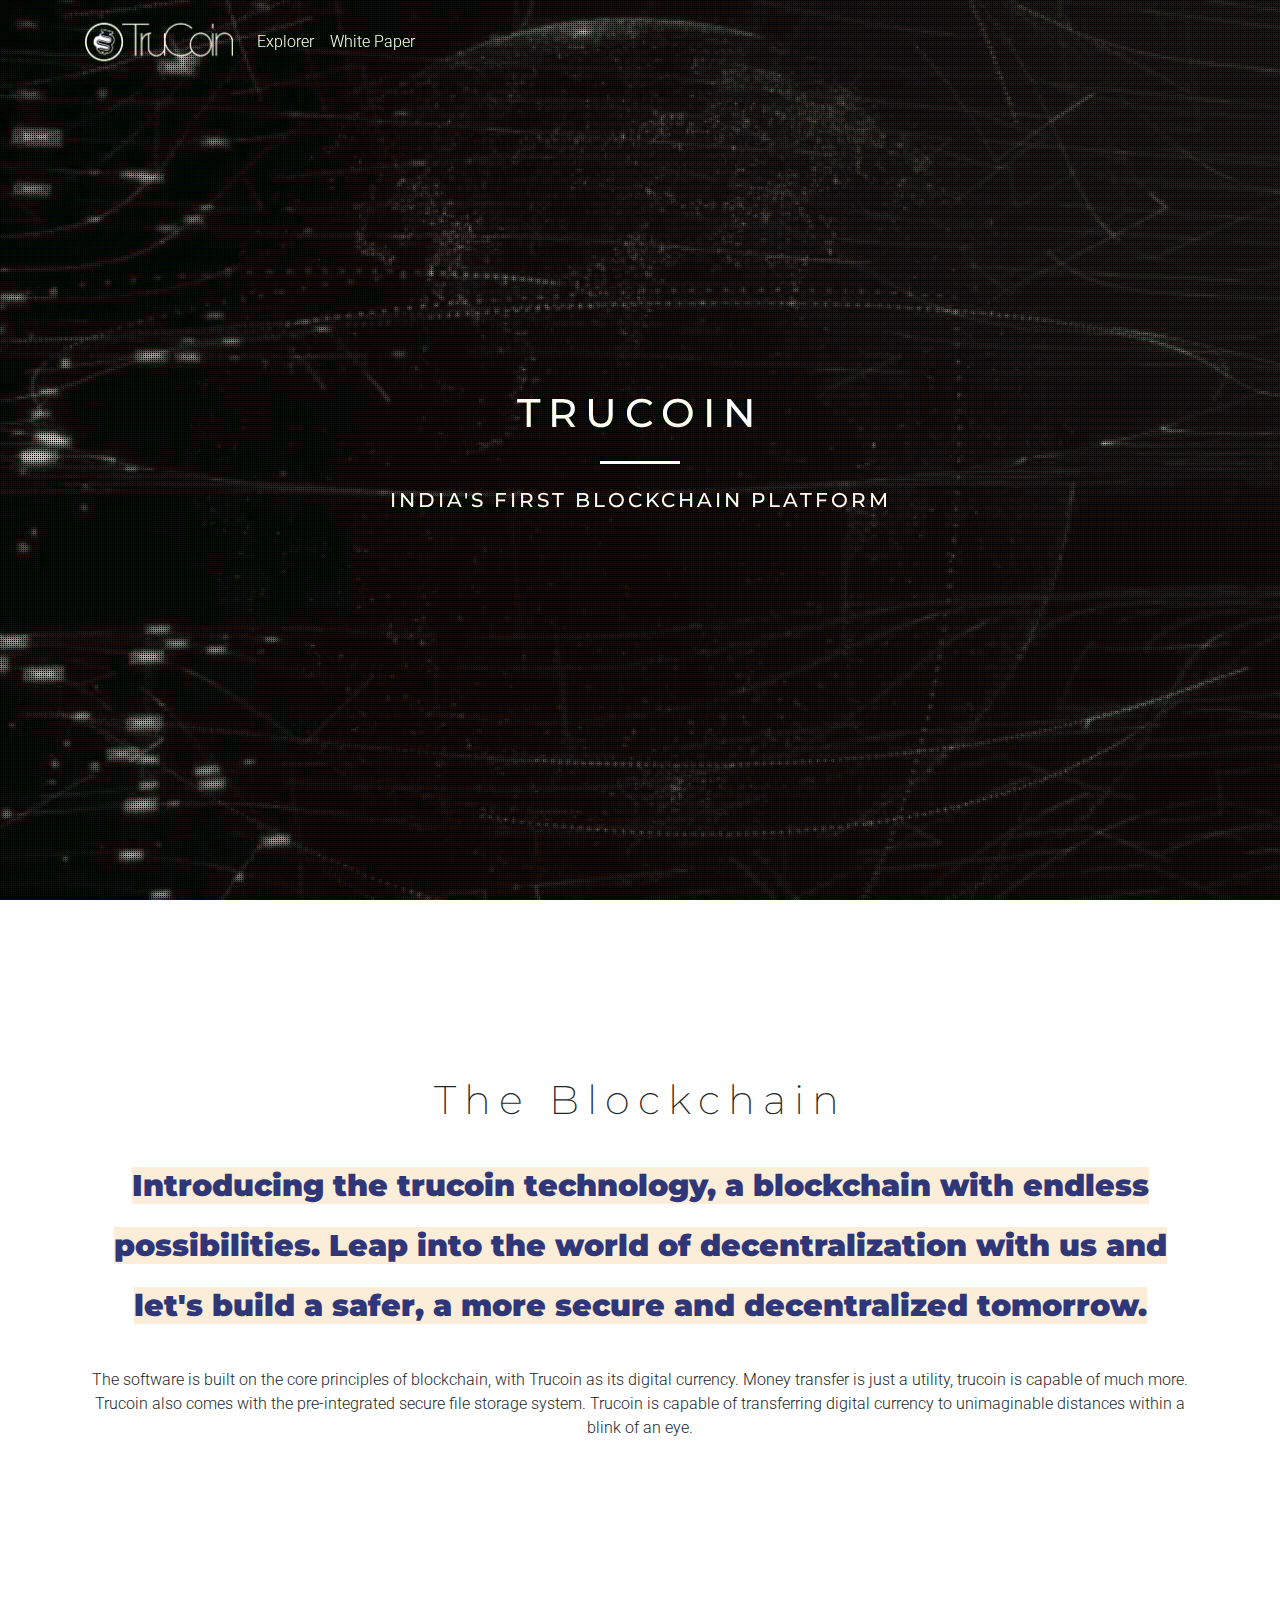
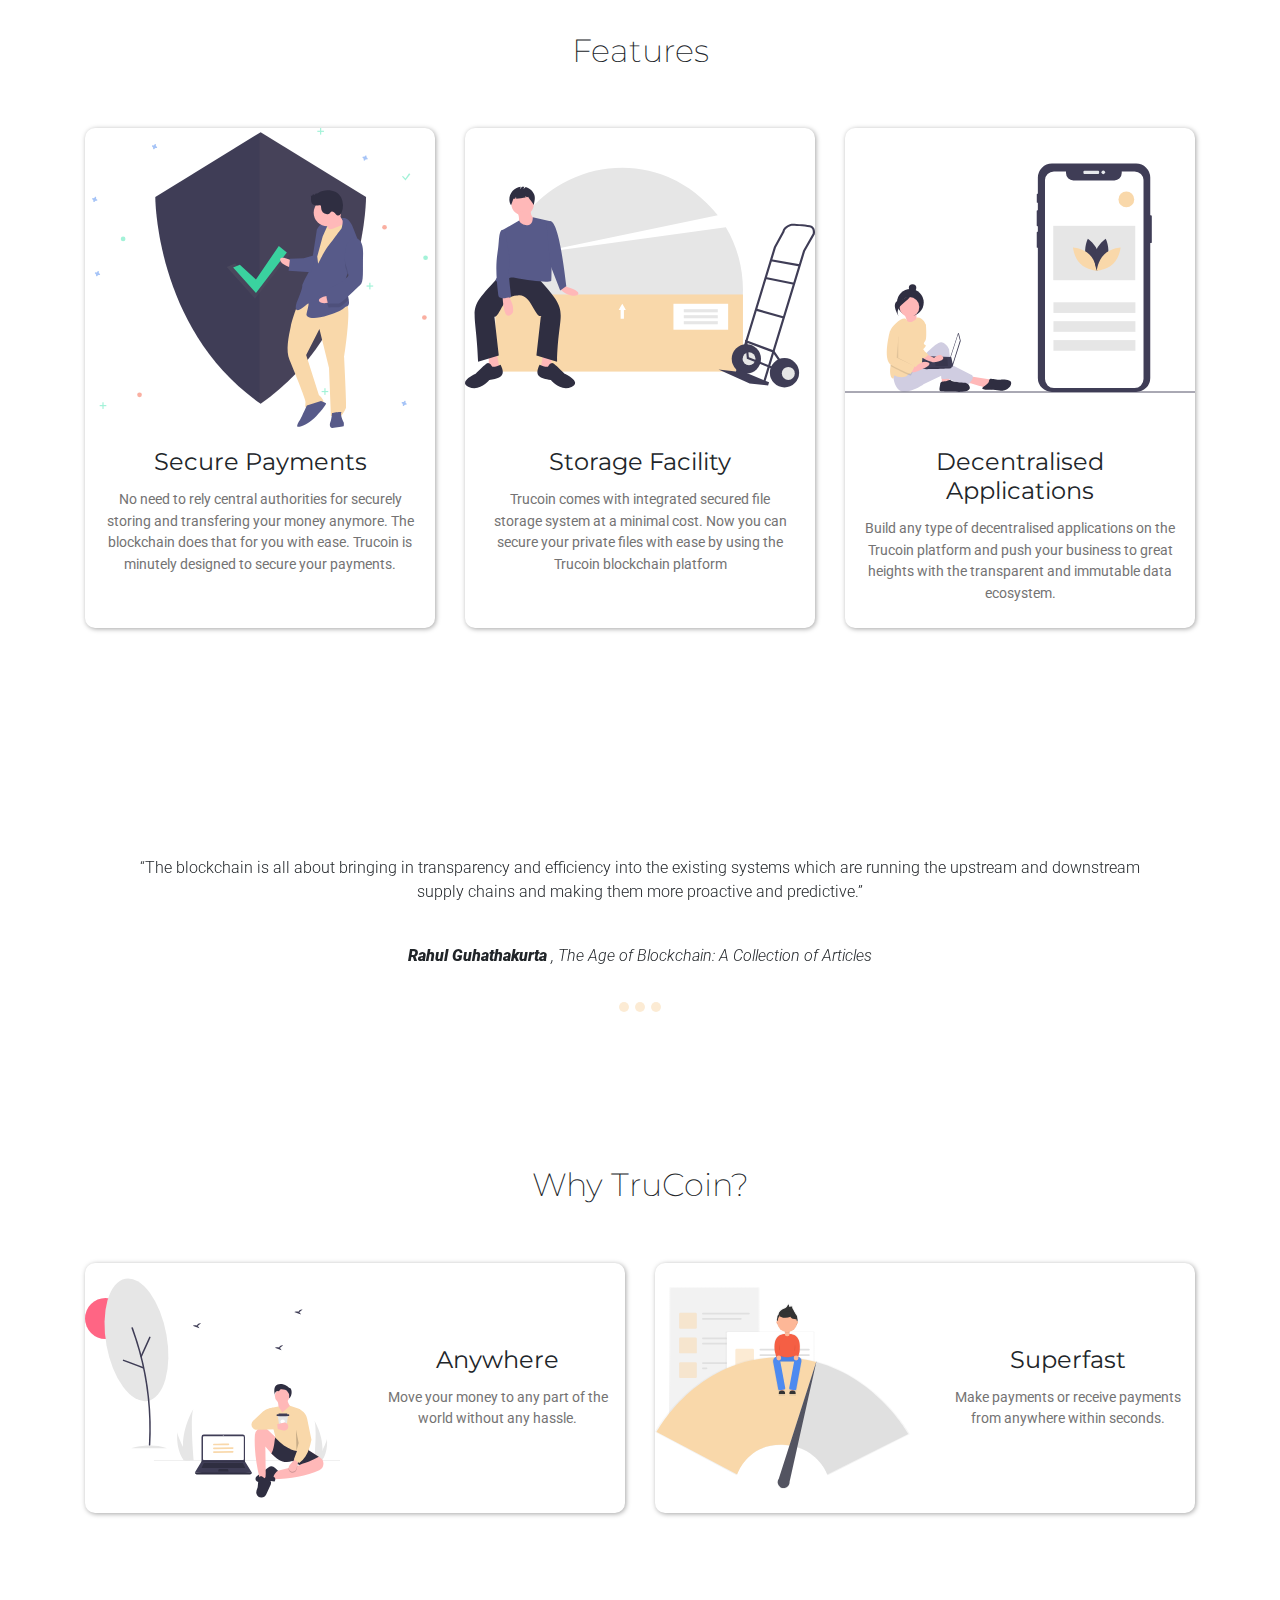
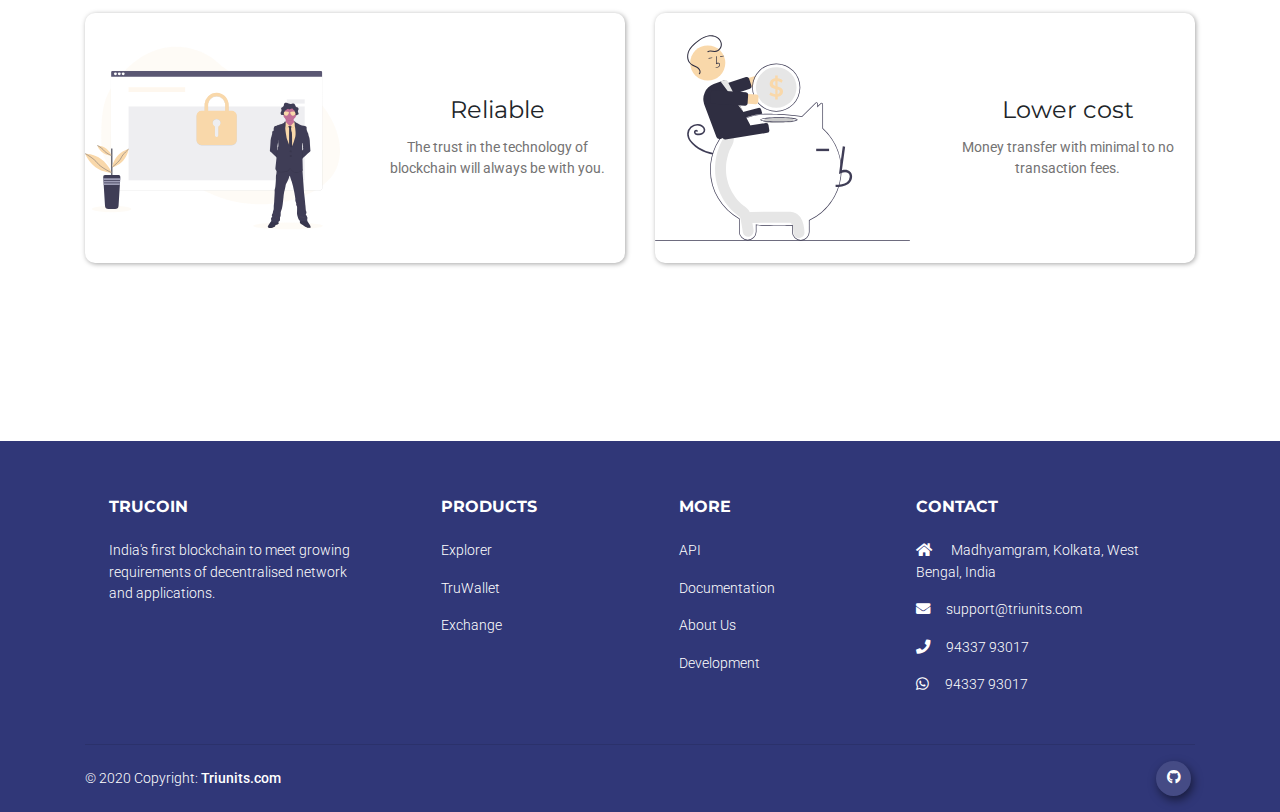
==== commit e7f5fb7c: "link-changes" ====
--- a/index.html
+++ b/index.html
@@ -58,9 +58,7 @@
             <li class="nav-item ">
               <a class="nav-link" href="https://truscan.io/">Explorer <span class="sr-only">(current)</span></a>
             </li>
-            <li class="nav-item">
-              <a class="nav-link" href="#">Wallet</a>
-            </li>
+           
             <li class="nav-item">
               <a class="nav-link" href="White_paper.html">White Paper</a>
             </li>
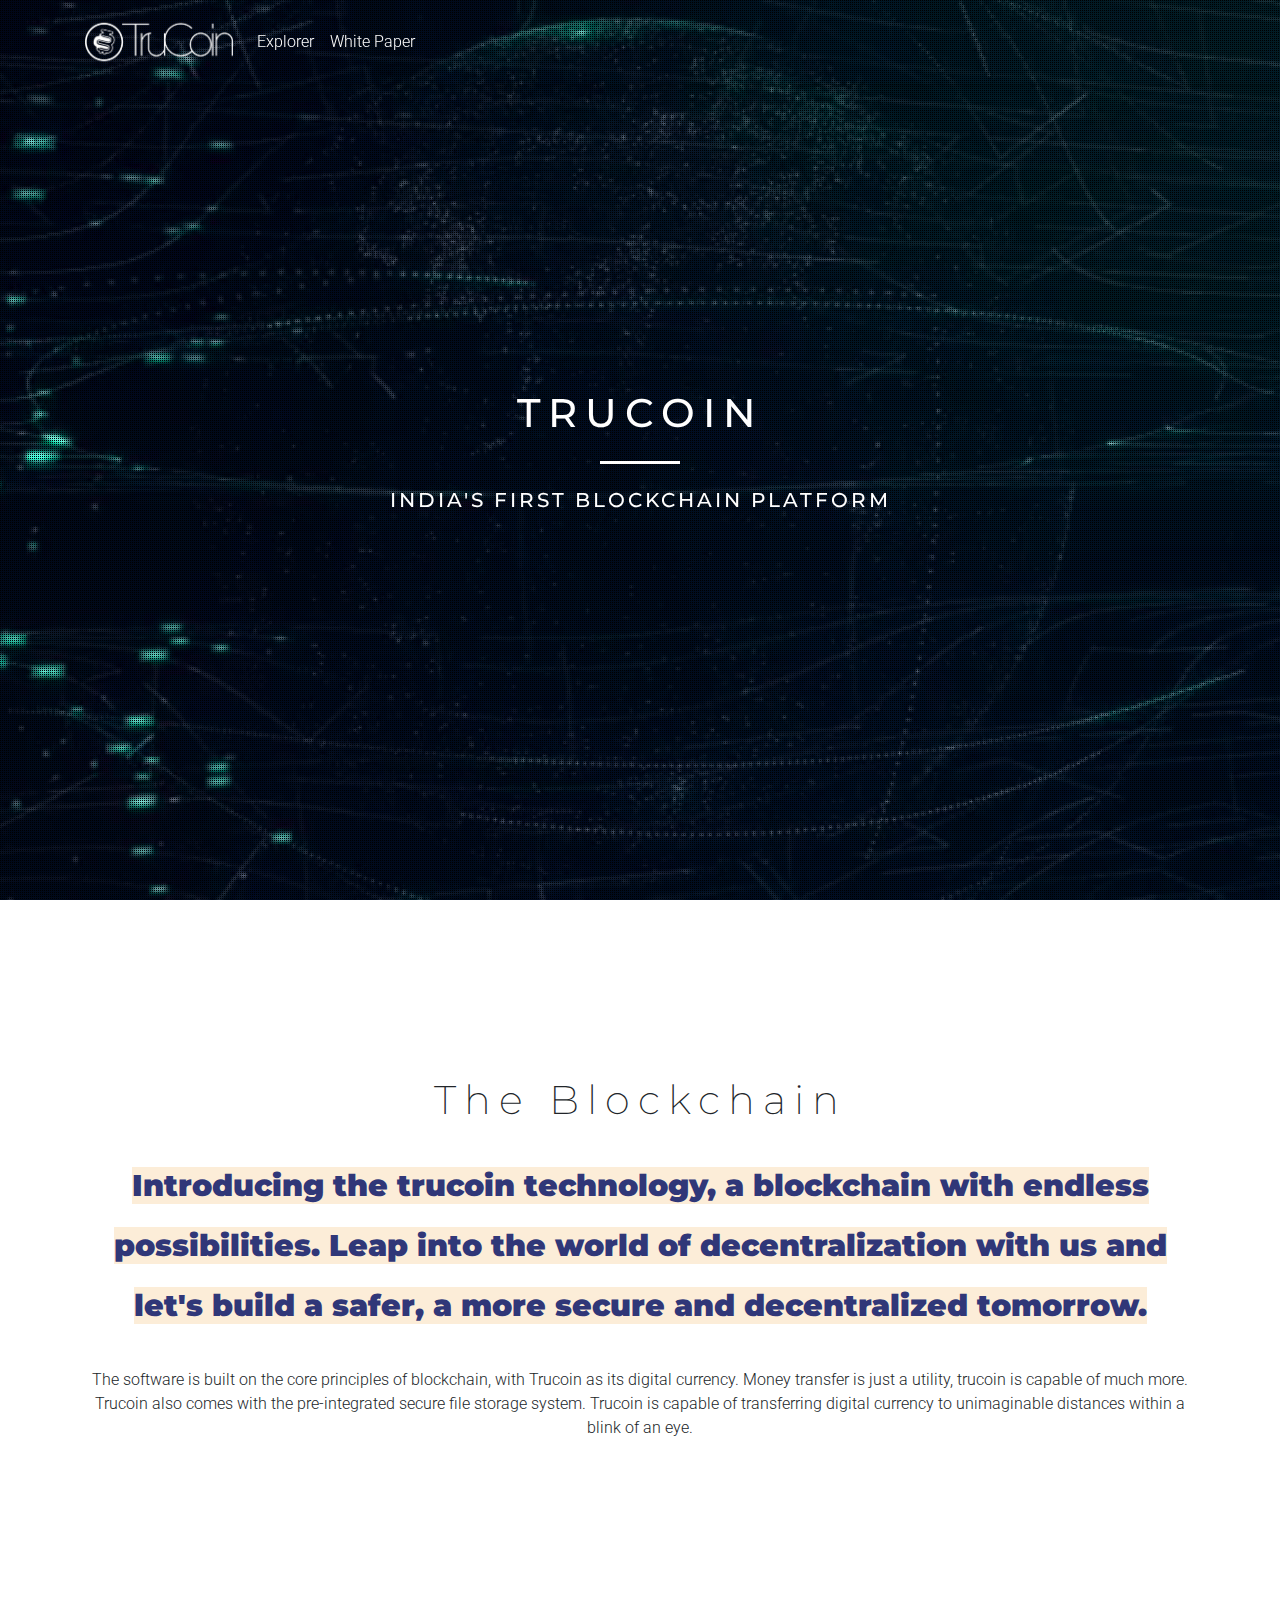
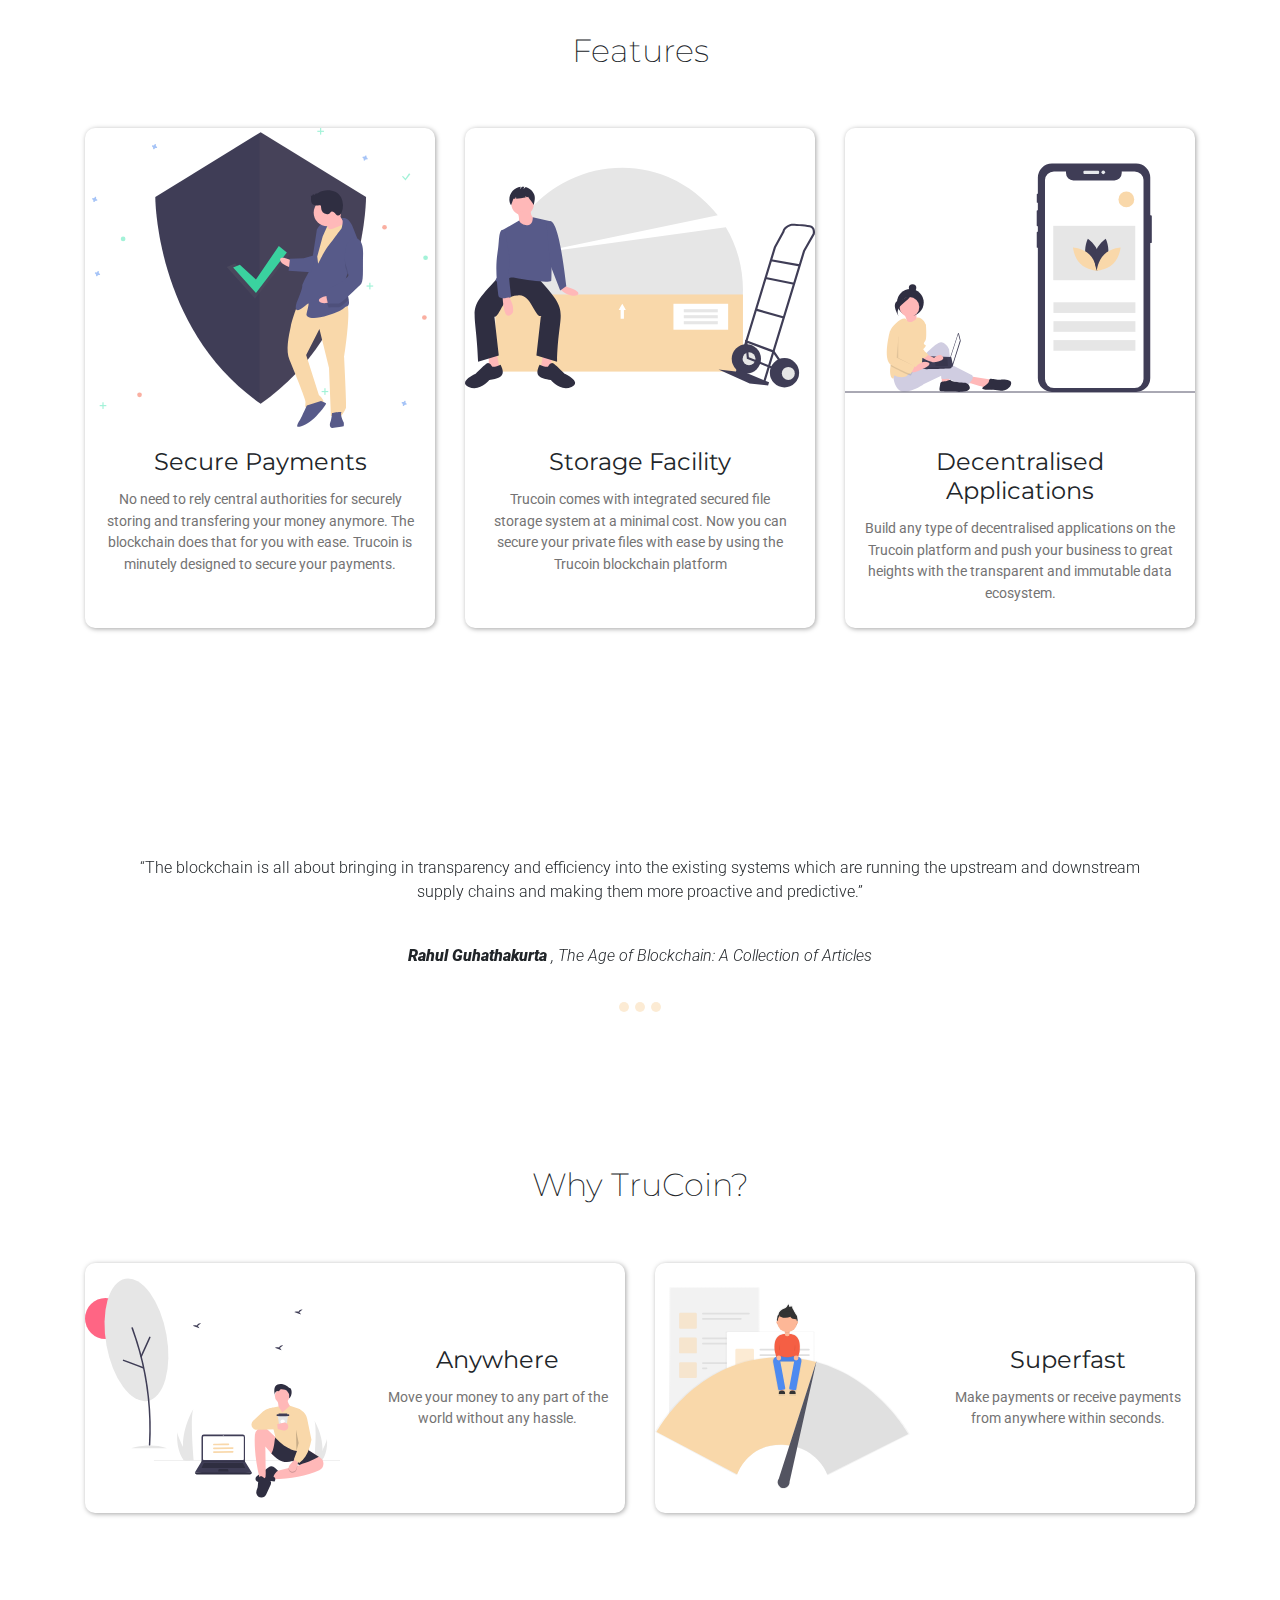
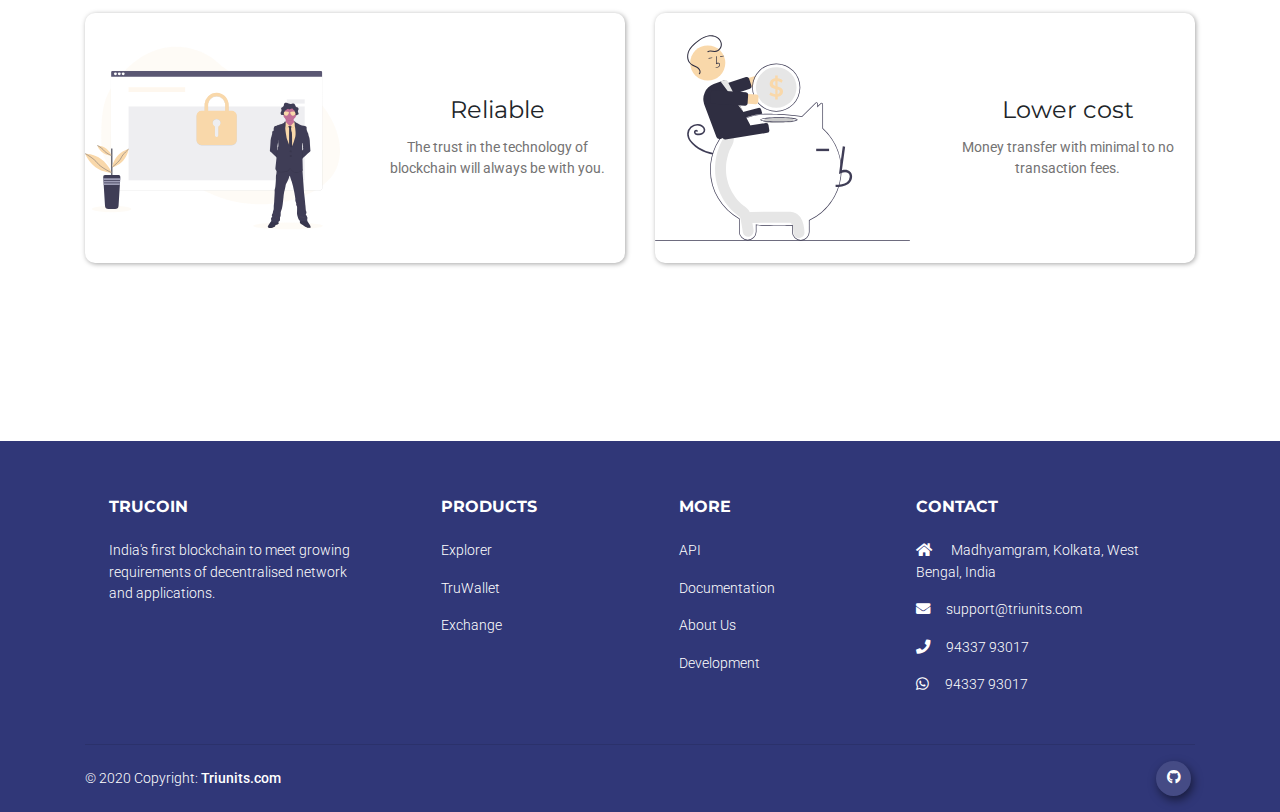
==== commit 829eaeb5: "seo changes" ====
--- a/index.html
+++ b/index.html
@@ -6,6 +6,11 @@
   <meta name="viewport" content="width=device-width, initial-scale=1, shrink-to-fit=no">
   <meta http-equiv="x-ua-compatible" content="ie=edge">
   <title>TruCoin</title>
+  <meta name="Description" content="India's First Blockchain"></meta>
+					<meta property="og:title" content="Tricoin" />
+					<meta property="og:description" content="India's First Blockchain"></meta>
+					<meta property="og:url" content="https://trucoin.org/"></meta>	
+					<meta property="og:image" content="img/logo.png" ></meta>
   <link rel="icon" type="image/png" href="img/logo-c2.png">
   <link href="https://fonts.googleapis.com/css2?family=Montserrat:ital,wght@0,300;0,400;1,300;1,400&display=swap" rel="stylesheet">
   <link href="https://db.onlinewebfonts.com/c/a53690a73d2d3412397f67599a920166?family=DualW00-300" rel="stylesheet" type="text/css"/>
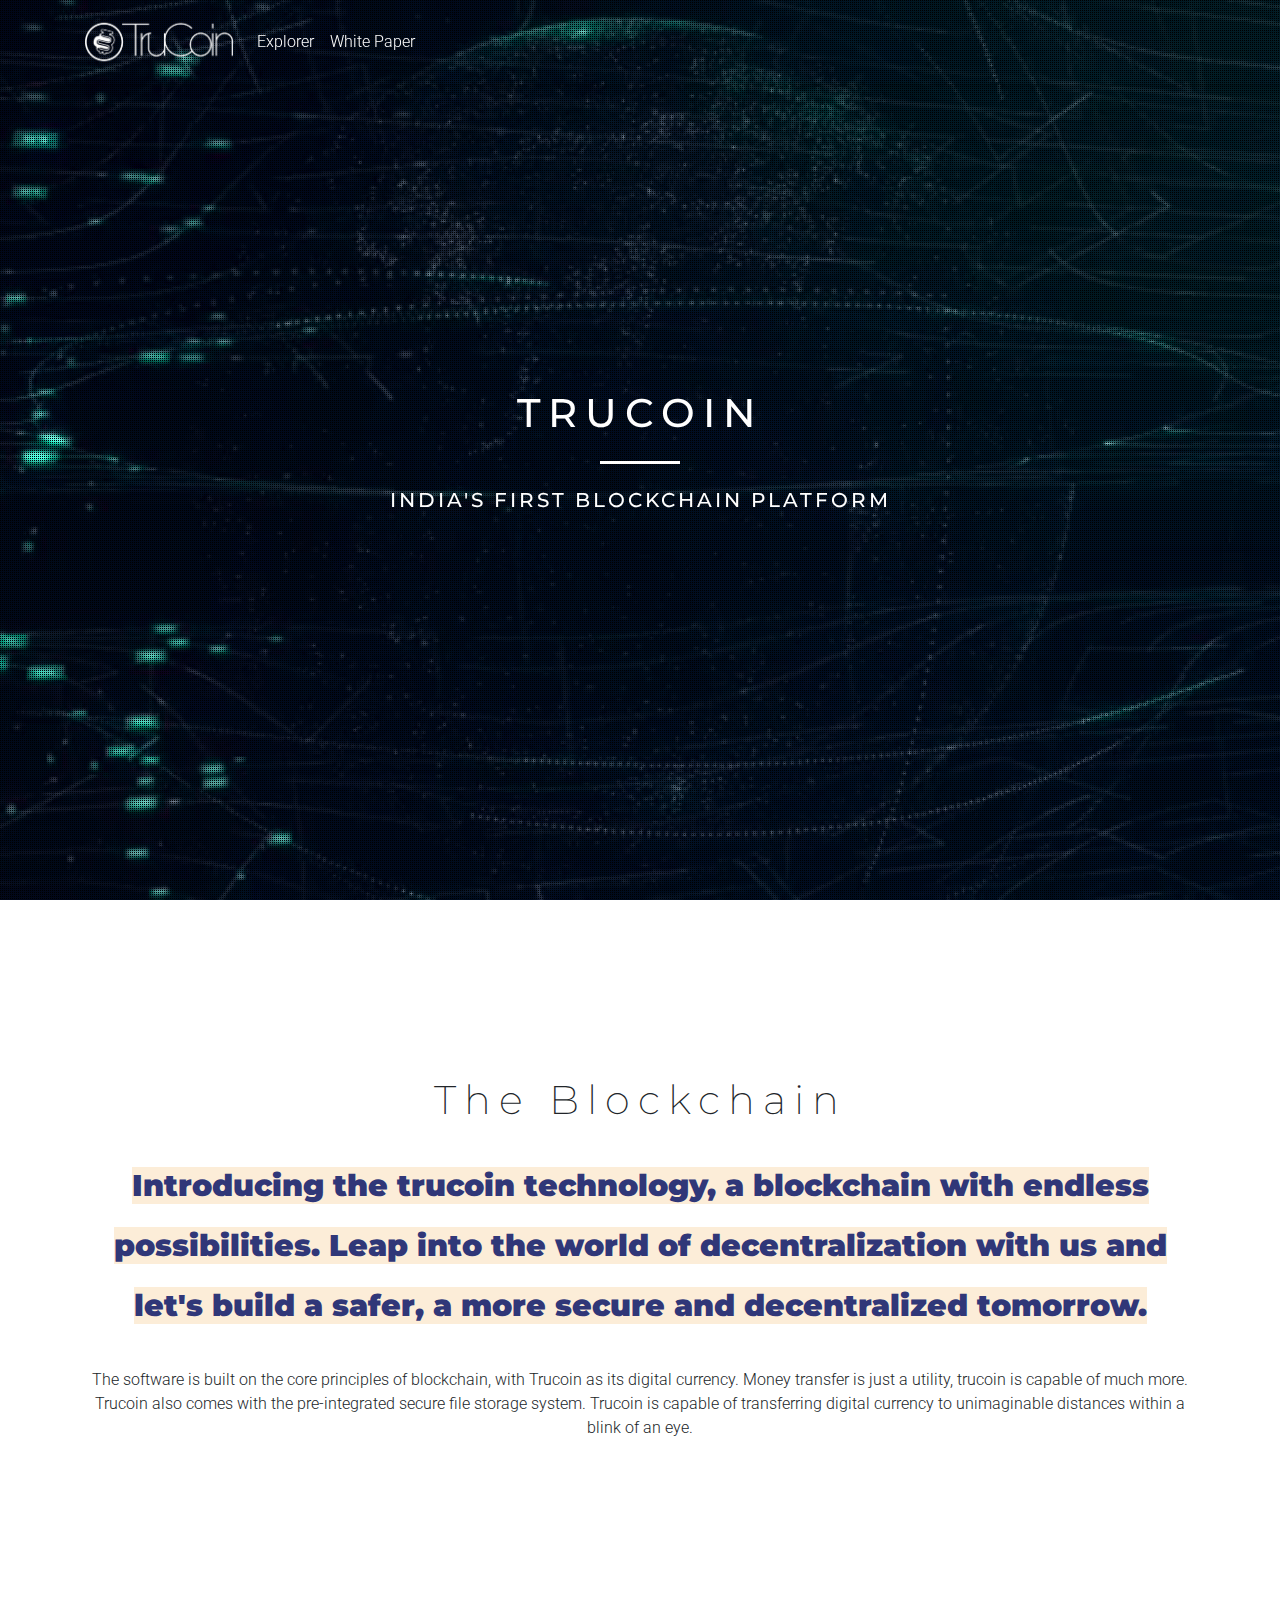
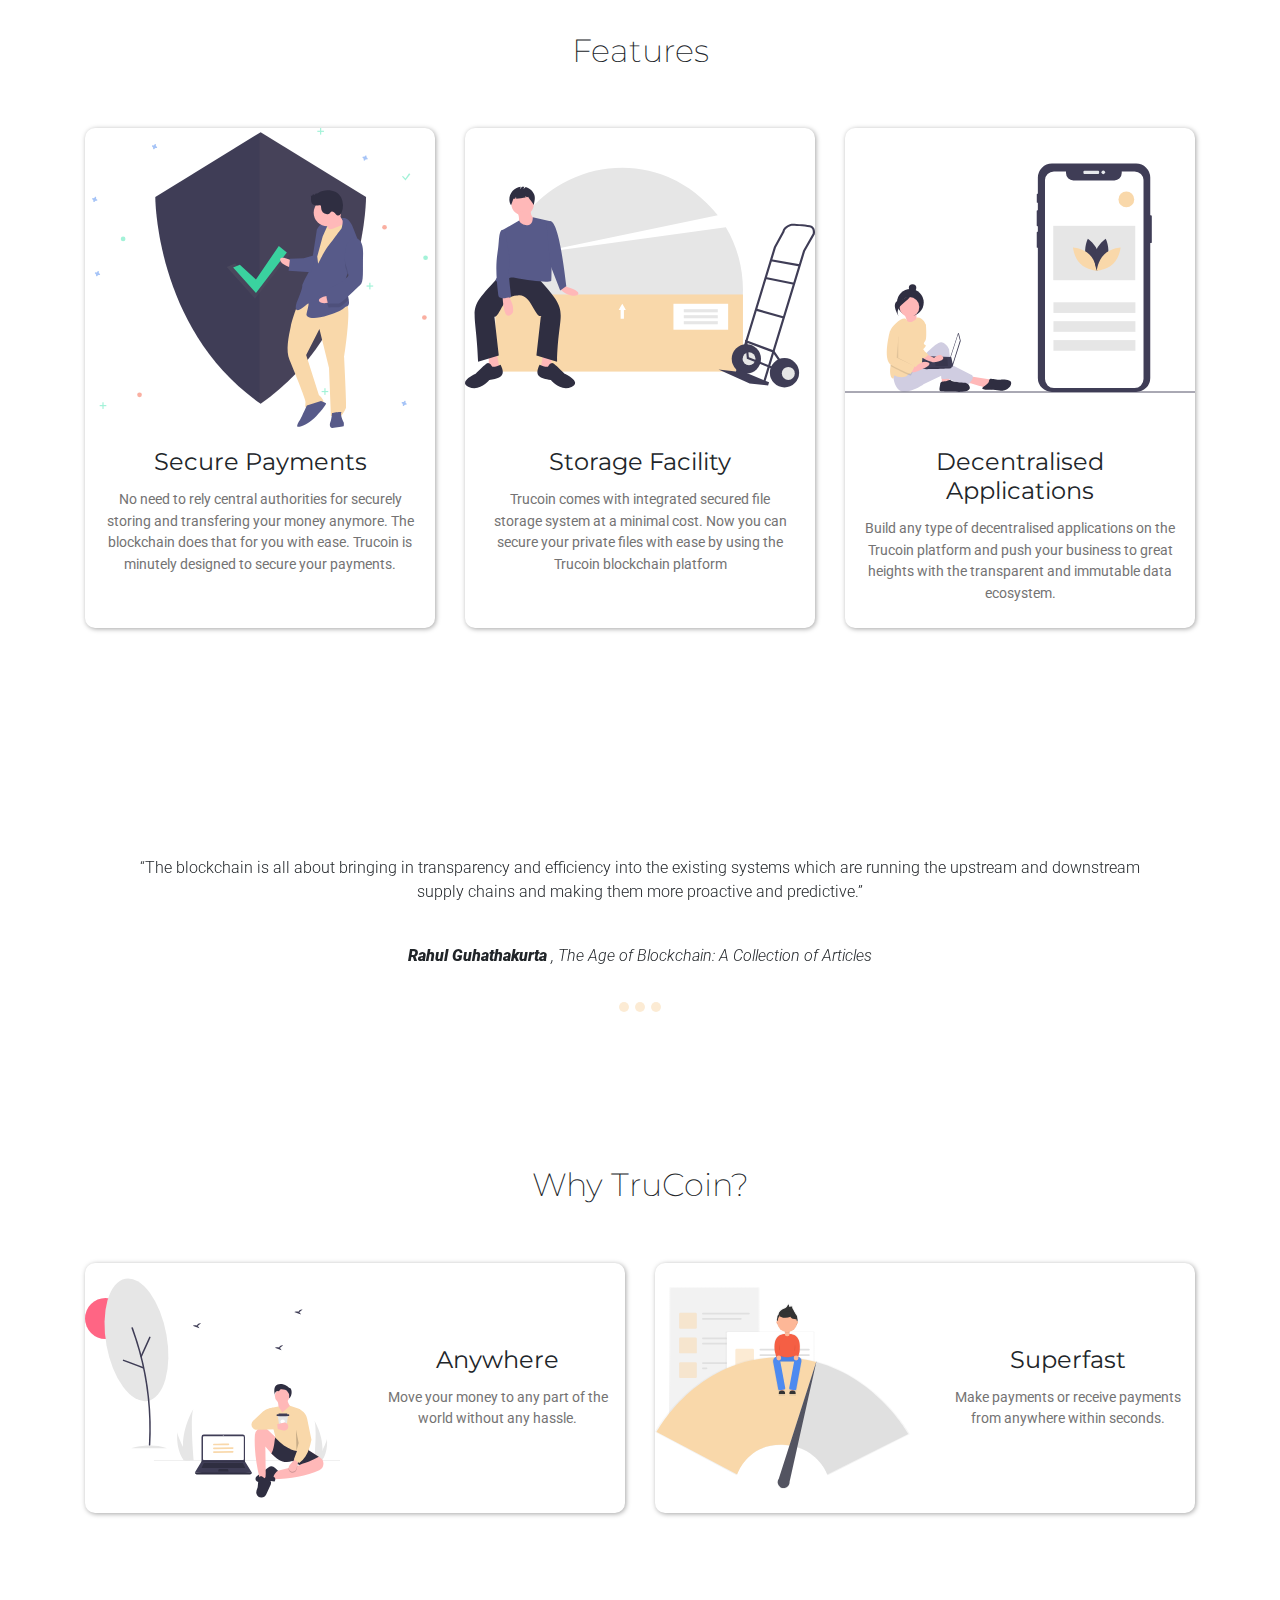
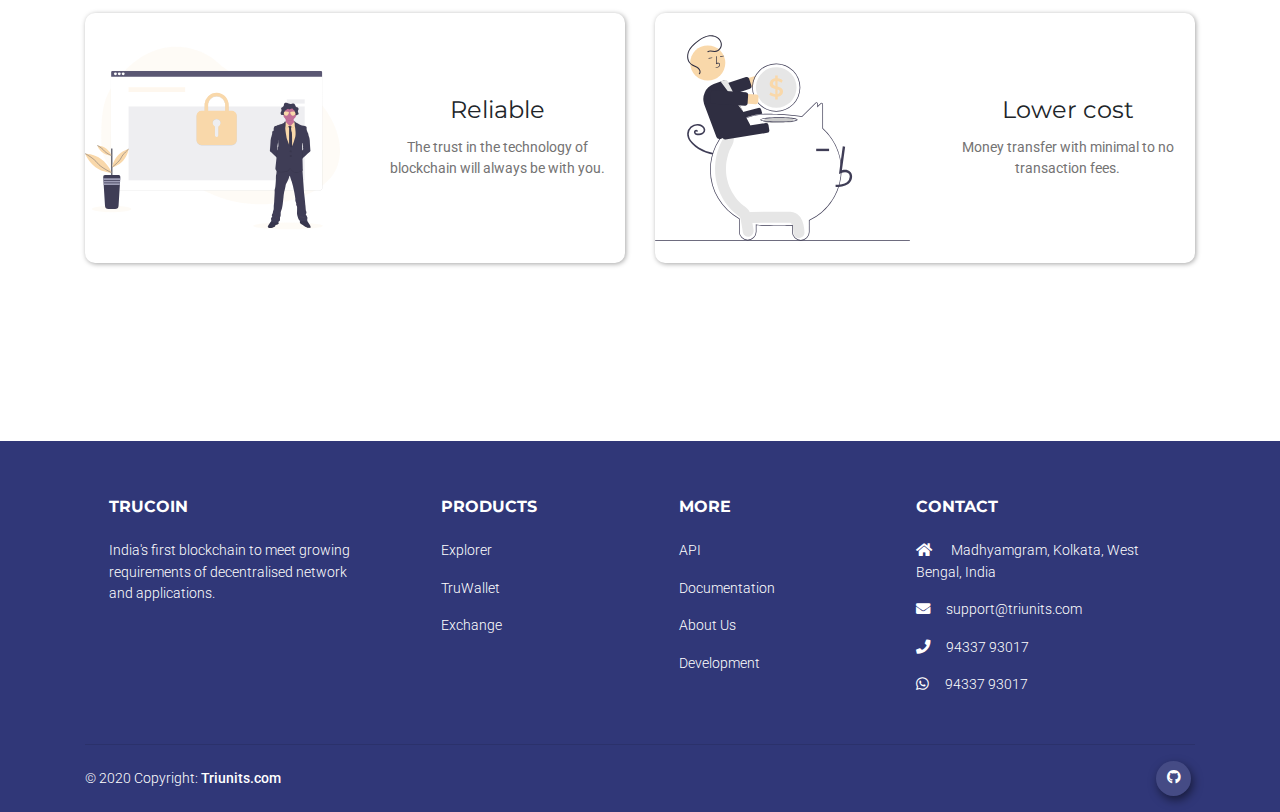
==== commit ea767f62: "Update index.html" ====
--- a/index.html
+++ b/index.html
@@ -5,9 +5,9 @@
   <meta charset="UTF-8">
   <meta name="viewport" content="width=device-width, initial-scale=1, shrink-to-fit=no">
   <meta http-equiv="x-ua-compatible" content="ie=edge">
-  <title>TruCoin</title>
+  <title>TrsChain</title>
   <meta name="Description" content="India's First Blockchain"></meta>
-					<meta property="og:title" content="Tricoin" />
+					<meta property="og:title" content="TrsChain" />
 					<meta property="og:description" content="India's First Blockchain"></meta>
 					<meta property="og:url" content="https://trucoin.org/"></meta>	
 					<meta property="og:image" content="img/logo.png" ></meta>
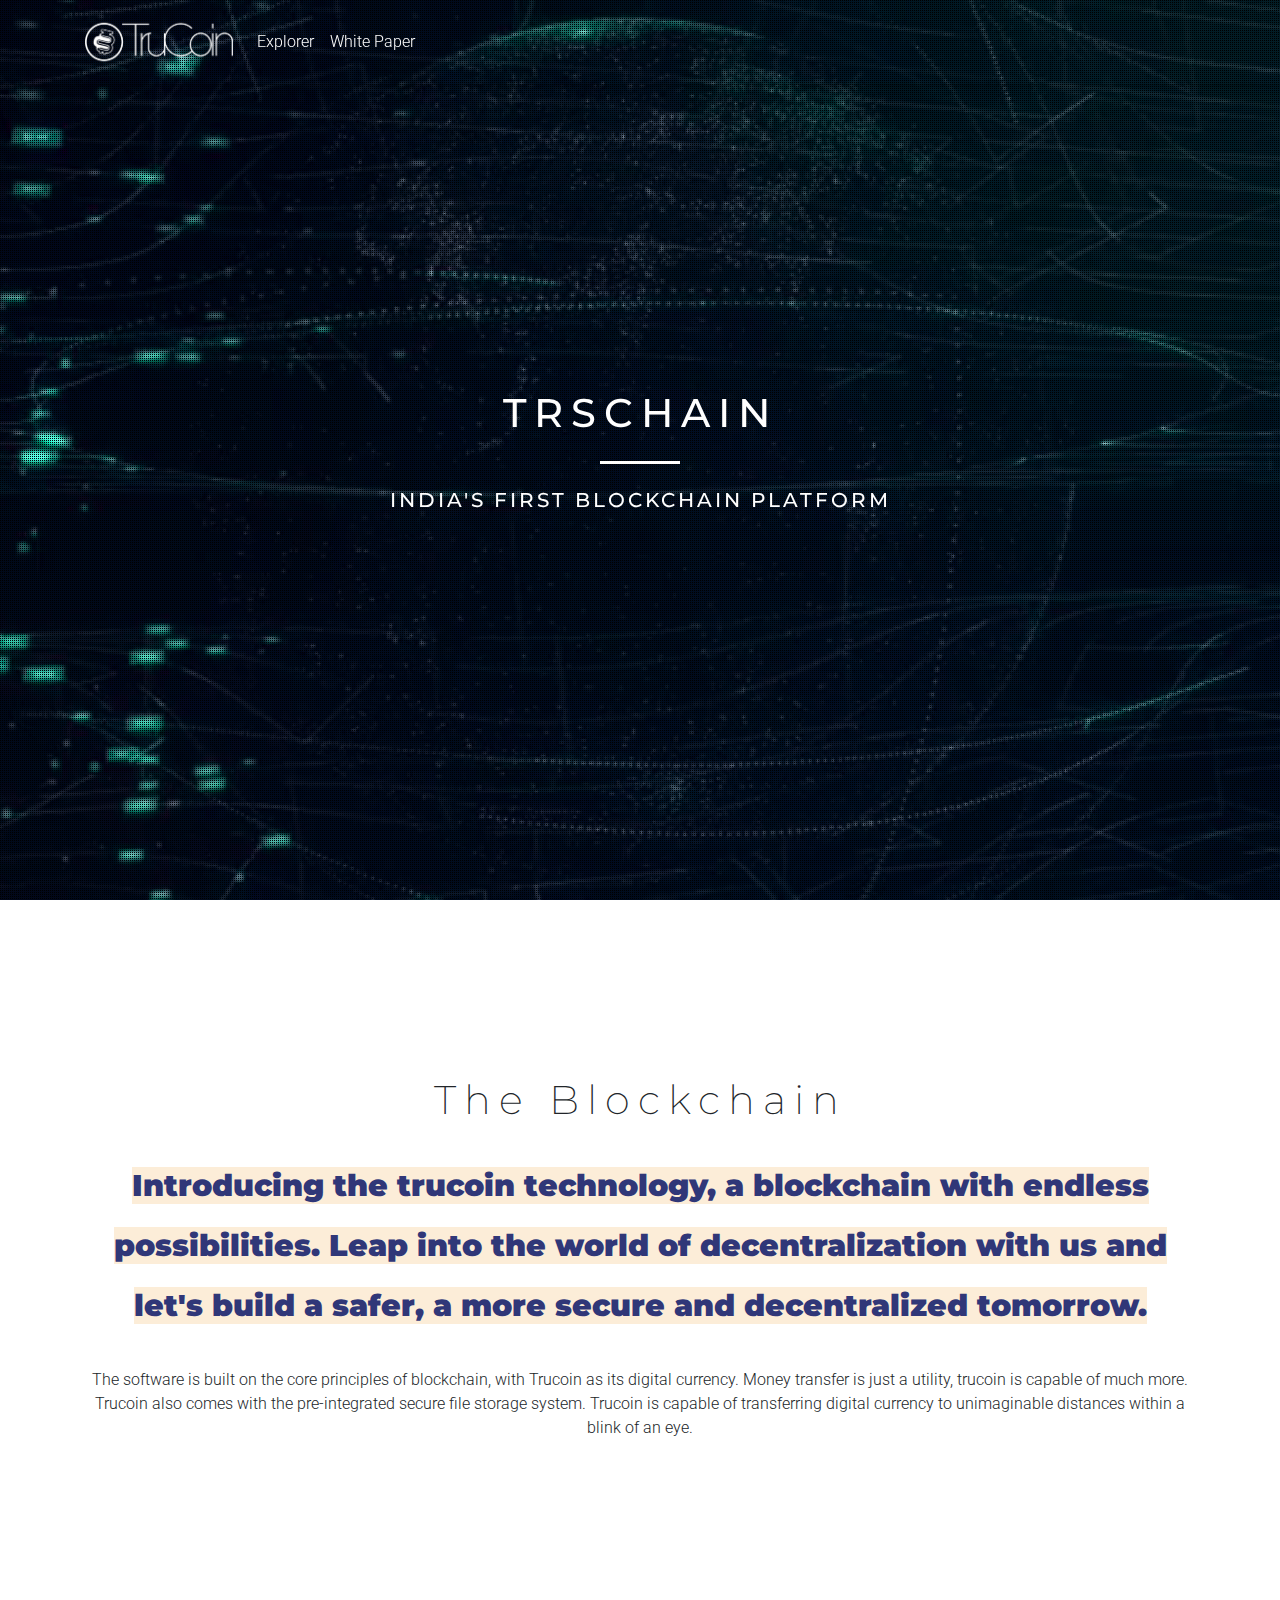
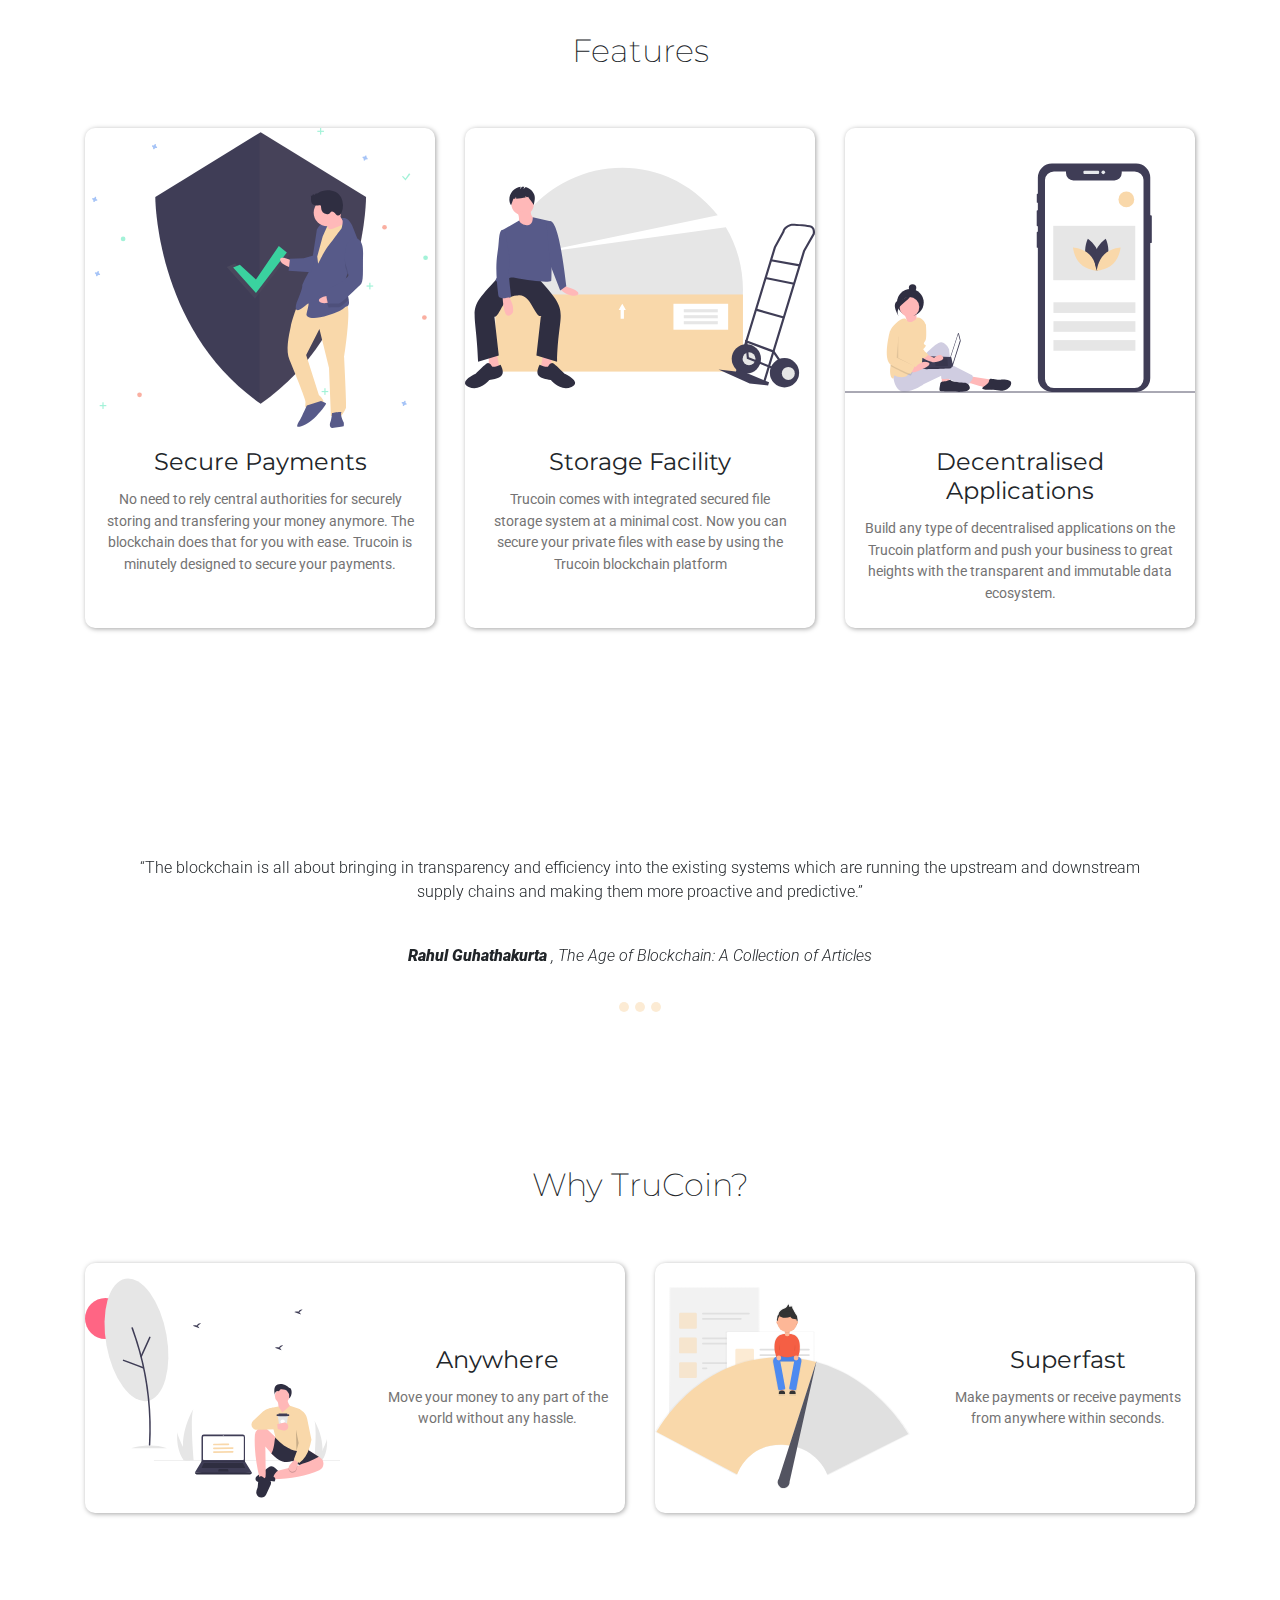
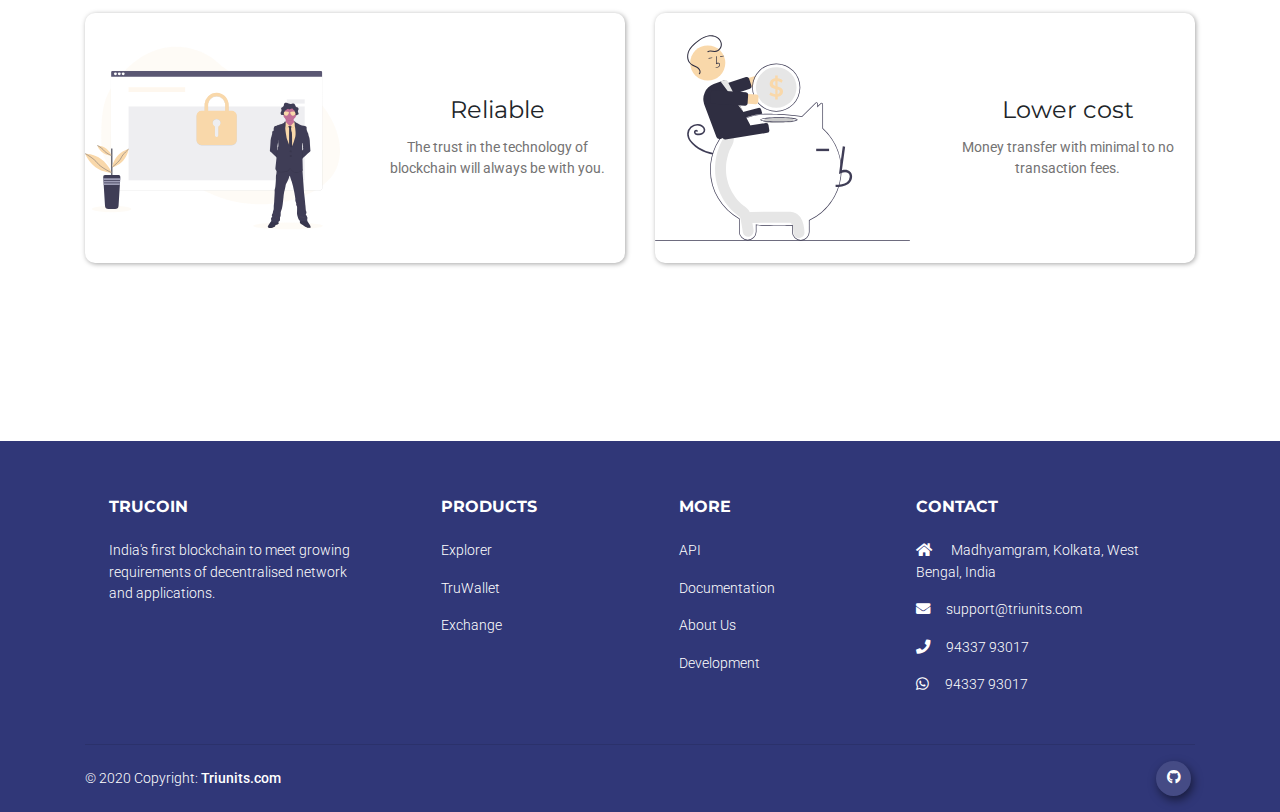
==== commit 7dee0717: "Update" ====
--- a/index.html
+++ b/index.html
@@ -87,7 +87,7 @@
           <div class="row">
             <!--Grid column-->
             <div class="push-d col-md-12 mb-4 white-text text-center">
-              <h1 class="h1-reponsive white-text text-uppercase font-weight-bold mb-0 pt-md-5 pt-5 wow fadeInDown" data-wow-delay="0.3s"><strong  >TruCoin</strong></h1>
+              <h1 class="h1-reponsive white-text text-uppercase font-weight-bold mb-0 pt-md-5 pt-5 wow fadeInDown" data-wow-delay="0.3s"><strong  >Trschain</strong></h1>
               <hr class="hr-light my-4 wow fadeInDown" data-wow-delay="0.4s">
               <h5 class="text-uppercase mb-4 white-text wow fadeInDown" data-wow-delay="0.4s"><strong>India's First Blockchain Platform</strong></h5>
             </div>
